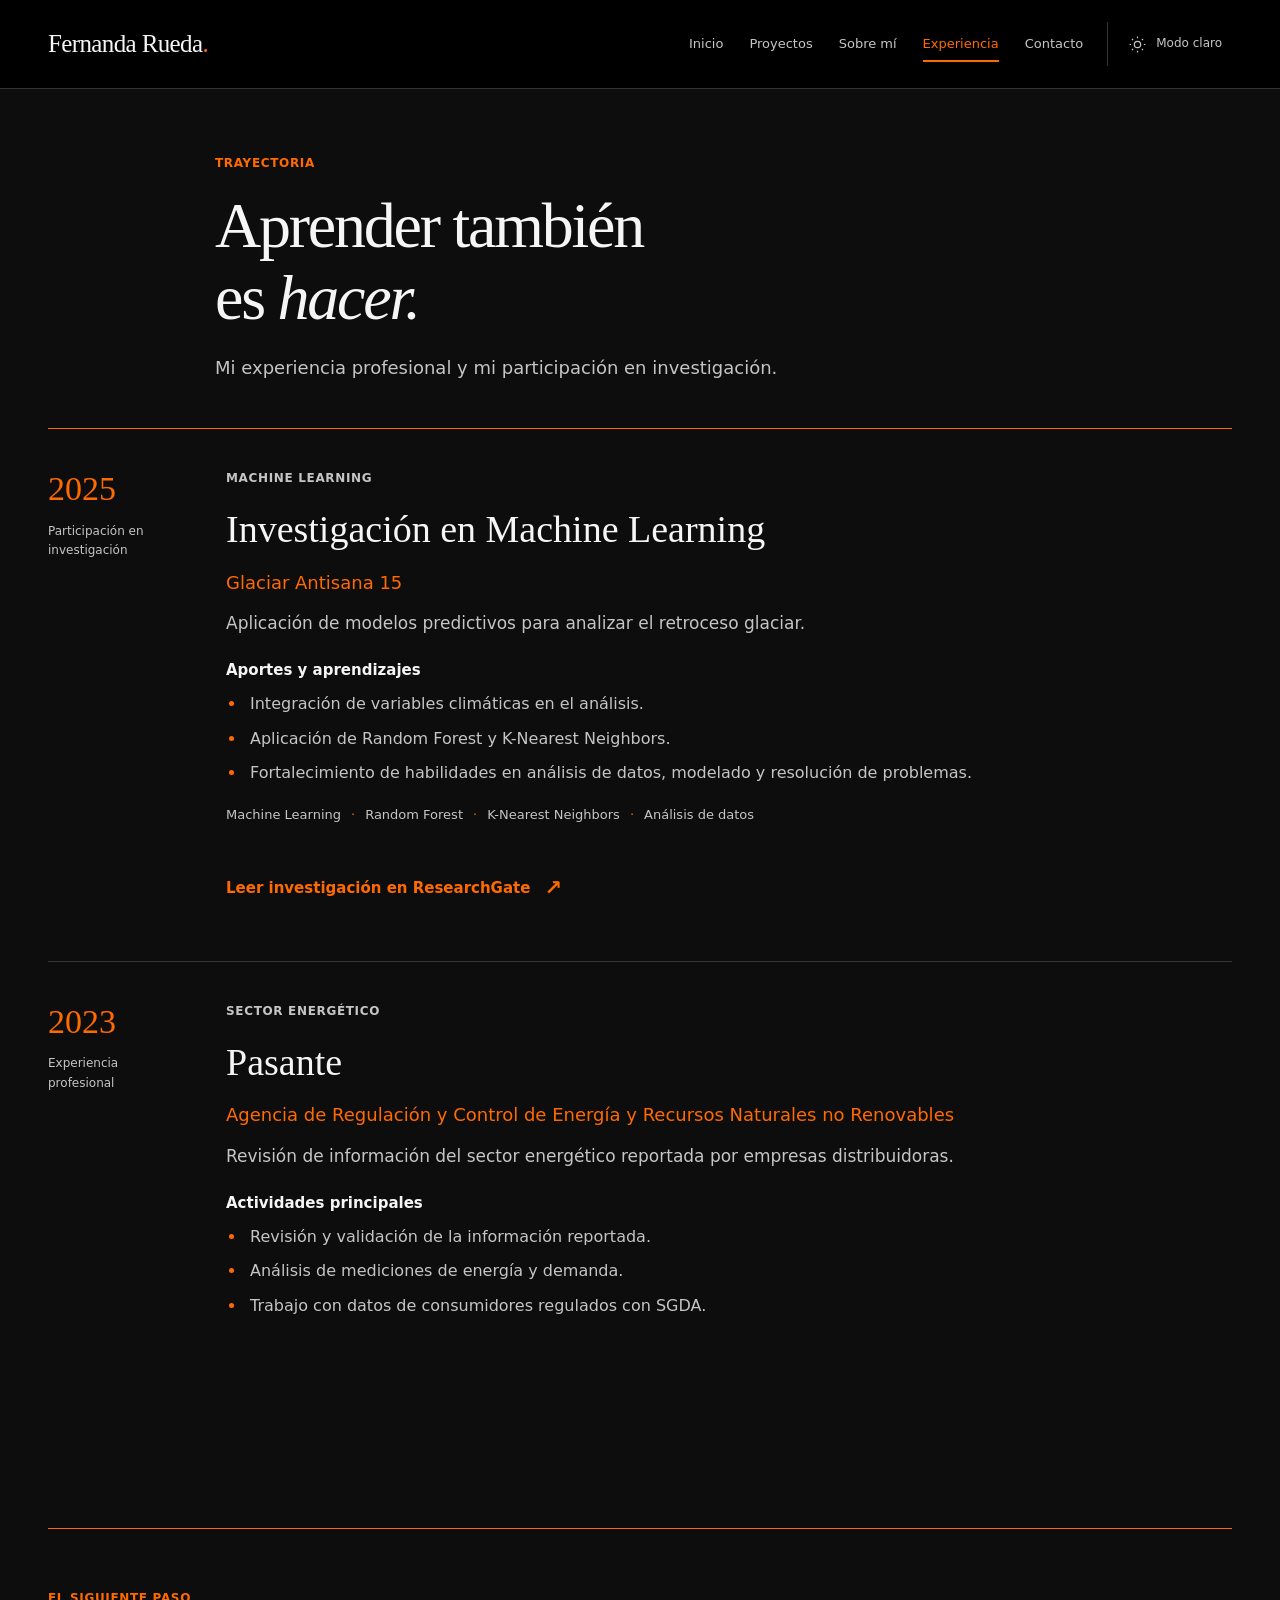
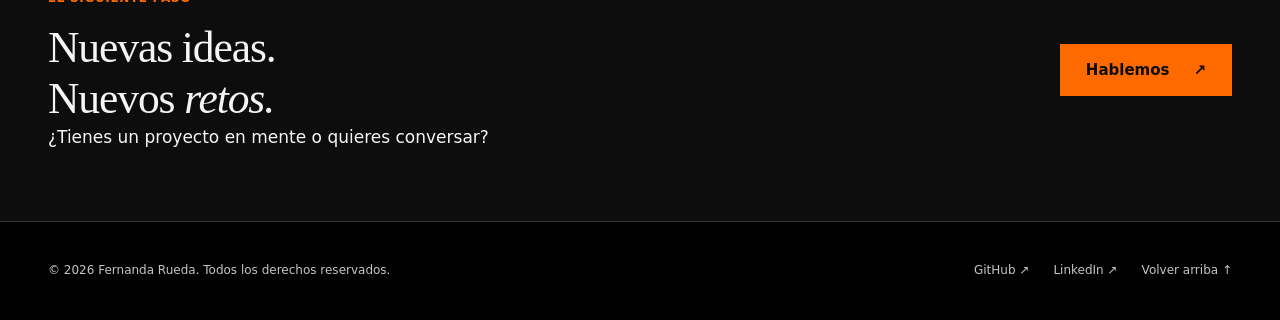
==== 2_experienciaLaboral.html @ 6b714b1c "agregar primera version" ====
<!DOCTYPE html>
<html lang="es" data-theme="dark">
<head>
    <meta charset="UTF-8">
    <meta name="viewport" content="width=device-width, initial-scale=1.0">
    <meta name="description" content="Experiencia profesional y participación en investigación de Fernanda Rueda, estudiante de Ingeniería de Software.">
    <title>Experiencia — Fernanda Rueda</title>
    <link rel="icon" href="favicon.svg" type="image/svg+xml">
    <meta name="theme-color" content="#0d0d0d">
    <script src="tema.js"></script>
    <link rel="stylesheet" href="estilos.css">
    <script src="app.js" defer></script>
</head>
<body id="inicio">
    <a class="skip-link" href="#contenido">Saltar al contenido</a>
  <header class="site-header">
    <div class="container header-inner">
      <a class="brand" href="index.html" aria-label="Fernanda Rueda, inicio">Fernanda Rueda<span class="brand-dot" aria-hidden="true">.</span></a>
      <nav class="primary-navigation" id="primary-navigation" data-navigation aria-label="Navegación principal">
        <a href="index.html">Inicio</a>
        <a href="3_portafolio.html">Proyectos</a>
        <a href="index.html#sobre-mi">Sobre mí</a>
        <a href="2_experienciaLaboral.html" aria-current="page">Experiencia</a>
        <a href="4_contactame.html">Contacto</a>
      </nav>
      <div class="header-actions">
        <button class="theme-toggle" type="button" data-theme-toggle aria-label="Activar modo claro" aria-pressed="true" hidden>
          <svg viewBox="0 0 24 24" fill="none" stroke="currentColor" stroke-width="1.5" aria-hidden="true"><circle cx="12" cy="12" r="4"/><path d="M12 2v2m0 16v2M2 12h2m16 0h2M5 5l1.5 1.5m11 11L19 19M5 19l1.5-1.5m11-11L19 5"/></svg>
          <span data-theme-label>Modo claro</span>
        </button>
        <button class="menu-toggle" type="button" data-menu-toggle aria-expanded="false" aria-controls="primary-navigation" hidden><span>Menú</span><svg viewBox="0 0 24 24" fill="none" stroke="currentColor" stroke-width="1.5" aria-hidden="true"><path d="M4 6h16M4 12h16M4 18h16"/></svg></button>
      </div>
    </div>
  </header>

    <main id="contenido" tabindex="-1">
        <section class="page-intro container" aria-labelledby="experiencia-titulo">
            <p class="eyebrow">TRAYECTORIA</p>
            <h1 class="section-title" id="experiencia-titulo">Aprender también<br>es <em>hacer.</em></h1>
            <p>Mi experiencia profesional y mi participación en investigación.</p>
        </section>

        <section class="section container experience-section" aria-label="Experiencia profesional y de investigación">
            <div class="experience-list">
                <article class="experience-entry" id="investigacion" aria-labelledby="investigacion-titulo">
                    <div class="experience-year"><time datetime="2025">2025</time><span>Participación en investigación</span></div>
                    <div class="experience-content">
                        <p class="eyebrow">MACHINE LEARNING</p>
                        <h2 id="investigacion-titulo">Investigación en Machine Learning</h2>
                        <p class="experience-organization">Glaciar Antisana 15</p>
                        <p class="experience-summary">Aplicación de modelos predictivos para analizar el retroceso glaciar.</p>
                        <h3>Aportes y aprendizajes</h3>
                        <ul class="detail-list">
                            <li>Integración de variables climáticas en el análisis.</li>
                            <li>Aplicación de Random Forest y K-Nearest Neighbors.</li>
                            <li>Fortalecimiento de habilidades en análisis de datos, modelado y resolución de problemas.</li>
                        </ul>
                        <ul class="tech-list" aria-label="Áreas y técnicas de investigación"><li>Machine Learning</li><li>Random Forest</li><li>K-Nearest Neighbors</li><li>Análisis de datos</li></ul>
                        <a class="text-link" href="https://doi.org/10.13140/RG.2.2.10598.74561" target="_blank" rel="noopener noreferrer">Leer investigación en ResearchGate <span aria-hidden="true">↗</span></a>
                    </div>
                </article>

                <article class="experience-entry" id="pasantia" aria-labelledby="pasantia-titulo">
                    <div class="experience-year"><time datetime="2023">2023</time><span>Experiencia profesional</span></div>
                    <div class="experience-content">
                        <p class="eyebrow">SECTOR ENERGÉTICO</p>
                        <h2 id="pasantia-titulo">Pasante</h2>
                        <p class="experience-organization">Agencia de Regulación y Control de Energía y Recursos Naturales no Renovables</p>
                        <p class="experience-summary">Revisión de información del sector energético reportada por empresas distribuidoras.</p>
                        <h3>Actividades principales</h3>
                        <ul class="detail-list">
                            <li>Revisión y validación de la información reportada.</li>
                            <li>Análisis de mediciones de energía y demanda.</li>
                            <li>Trabajo con datos de consumidores regulados con SGDA.</li>
                        </ul>
                    </div>
                </article>
            </div>
        </section>

        <section class="contact-banner container section" aria-labelledby="experiencia-contacto-titulo">
            <div><p class="eyebrow">EL SIGUIENTE PASO</p><h2 class="section-title" id="experiencia-contacto-titulo">Nuevas ideas.<br>Nuevos <em>retos.</em></h2><p>¿Tienes un proyecto en mente o quieres conversar?</p></div>
            <a class="button button-primary" href="4_contactame.html">Hablemos <span aria-hidden="true">↗</span></a>
        </section>
    </main>

  <footer class="site-footer"><div class="container footer-inner"><p>© 2026 Fernanda Rueda. Todos los derechos reservados.</p><div class="footer-links"><a href="https://github.com/fernygeek" target="_blank" rel="noopener noreferrer">GitHub <span aria-hidden="true">↗</span><span class="sr-only"> (abre otra pestaña)</span></a><a href="https://www.linkedin.com/in/ruth-fernanda-rueda" target="_blank" rel="noopener noreferrer">LinkedIn <span aria-hidden="true">↗</span><span class="sr-only"> (abre otra pestaña)</span></a><a href="#inicio">Volver arriba <span aria-hidden="true">↑</span></a></div></div></footer>
</body>
</html>
---- estilos.css ----
/* Shared visual system: the approved black and orange editorial proposal. */
:root {
  color-scheme: dark;
  --bg: #0d0d0d;
  --header: #000;
  --panel: #151515;
  --text: #f5f5f5;
  --muted: #c5c5c5;
  --accent: #ff6a00;
  --accent-hover: #ff8a36;
  --button-text: #0d0d0d;
  --line: #353535;
  --control-border: #858585;
  --focus: #ff8a36;
  --error: #ffaca7;
  --success: #95e1b2;
  --image-bg: #050505;
  --serif: Georgia, 'Times New Roman', serif;
  --sans: 'Segoe UI', system-ui, -apple-system, BlinkMacSystemFont, Arial, sans-serif;
}
:root[data-theme='light'] {
  color-scheme: light;
  --bg: #fafafa;
  --header: #fff;
  --panel: #f0f0f0;
  --text: #191919;
  --muted: #525252;
  --accent: #a83b00;
  --accent-hover: #843000;
  --button-text: #fff;
  --line: #d0d0d0;
  --control-border: #747474;
  --focus: #a83b00;
  --error: #b02020;
  --success: #1c6335;
  --image-bg: #e7e7e7;
}
* { box-sizing: border-box; }
html { scroll-behavior: smooth; scroll-padding-top: 110px; }
body { margin: 0; background: var(--bg); color: var(--text); font: 17px/1.65 var(--sans); min-height: 100vh; display: flex; flex-direction: column; }
main { flex: 1; }
h1, h2, h3, p, figure, ul, ol { margin: 0; }
h1, h2, h3 { line-height: 1.2; }
img { display: block; max-width: 100%; height: auto; }
svg { width: 22px; height: 22px; flex-shrink: 0; }
a { color: inherit; text-decoration: none; text-underline-offset: 5px; }
button, input, textarea { font: inherit; }
button { cursor: pointer; }
button, a { -webkit-tap-highlight-color: transparent; }
button, input, textarea { border-radius: 0; }
[hidden] { display: none !important; }
:where(a, button, input, textarea, summary):focus-visible { outline: 3px solid var(--focus); outline-offset: 5px; }
:where(a, button) { transition: color .18s ease, background-color .18s ease, border-color .18s ease, transform .18s ease; }
::selection { background: var(--accent); color: var(--button-text); }
.container { width: min(1240px, calc(100% - 96px)); margin-inline: auto; }
.section { padding-block: 88px; }
.eyebrow { color: var(--accent); font-size: 12px; font-weight: 700; line-height: 1.5; letter-spacing: .055em; text-transform: uppercase; }
.section-title { font: 400 clamp(30px, 3.3vw, 46px)/1.16 var(--serif); letter-spacing: -.025em; }
.section-heading { display: flex; align-items: flex-end; justify-content: space-between; gap: 28px; margin-bottom: 42px; }
.section-heading .eyebrow { margin-bottom: 12px; }
.text-link { display: inline-flex; align-items: center; gap: 14px; color: var(--accent); font-size: 15px; font-weight: 650; padding-block: 7px; }
.text-link:hover { text-decoration: underline; }
.text-link > span[aria-hidden] { font-size: 21px; }
.button { display: inline-flex; align-items: center; justify-content: center; gap: 24px; min-height: 52px; border: 1px solid transparent; padding: 13px 25px; font-size: 15px; font-weight: 650; text-align: center; line-height: 1.5; }
.button-primary { color: var(--button-text); background: var(--accent); border-color: var(--accent); }
.button-primary:hover { background: var(--accent-hover); border-color: var(--accent-hover); }
.button-secondary { color: var(--accent); border-color: var(--accent); background: transparent; }
.button-secondary:hover { background: var(--panel); }
.button:active { transform: translateY(1px); }
.sr-only { position: absolute; width: 1px; height: 1px; padding: 0; margin: -1px; overflow: hidden; clip-path: inset(50%); white-space: nowrap; border: 0; }
.skip-link { position: fixed; z-index: 30; top: -90px; left: 20px; padding: 14px 22px; background: var(--accent); color: var(--button-text); font-weight: 650; }
.skip-link:focus { top: 14px; }

/* Navigation stays readable without JavaScript; the mobile menu is an enhancement. */
.site-header { position: sticky; top: 0; z-index: 20; background: var(--header); border-bottom: 1px solid var(--line); }
.header-inner { min-height: 88px; display: flex; align-items: center; justify-content: space-between; gap: 24px; }
.brand { flex-shrink: 0; font: 400 25px/1.2 var(--serif); letter-spacing: -.025em; padding-block: 12px; }
.brand-dot { color: var(--accent); }
.primary-navigation { display: flex; align-items: center; gap: 26px; margin-left: auto; }
.primary-navigation a { position: relative; font-size: 13px; padding-block: 14px; white-space: nowrap; color: var(--muted); }
.primary-navigation a:hover, .primary-navigation a[aria-current] { color: var(--accent); }
.primary-navigation a[aria-current]::after { content: ''; position: absolute; height: 2px; background: var(--accent); left: 0; right: 0; bottom: 7px; }
.header-actions { display: flex; align-items: center; flex-shrink: 0; gap: 12px; }
.theme-toggle, .menu-toggle { display: inline-flex; align-items: center; justify-content: center; gap: 9px; min-height: 44px; border: 0; background: transparent; color: var(--muted); font-size: 12px; padding: 8px 10px; }
.theme-toggle { padding-left: 20px; border-left: 1px solid var(--line); }
.theme-toggle svg { width: 19px; height: 19px; }
.theme-toggle:hover, .menu-toggle:hover { color: var(--accent); }
.menu-toggle { display: none; color: var(--text); }
.menu-toggle svg { color: var(--accent); }

/* Spacious asymmetric introduction, faithful to the chosen previous proposal. */
.hero { display: grid; grid-template-columns: 1.5fr 1fr; align-items: center; gap: 70px; padding-block: 88px 94px; }
.hero-copy > .eyebrow { margin-bottom: 26px; }
.hero h1 { font: 400 clamp(76px, 8vw, 112px)/.96 var(--serif); letter-spacing: -.04em; margin-left: -5px; }
.hero-role { color: var(--accent); font-size: clamp(22px, 2vw, 28px); line-height: 1.4; margin-top: 32px; max-width: 36ch; }
.hero-description { color: var(--muted); font-size: 20px; line-height: 1.6; max-width: 40ch; margin-top: 18px; }
.hero-actions { display: flex; flex-wrap: wrap; gap: 16px; margin-top: 34px; }
.hero-portrait { width: min(100%, 310px); justify-self: end; margin-right: 14px; }
.portrait-frame { position: relative; isolation: isolate; }
.portrait-frame::before { content: ''; position: absolute; inset: 14px -14px -14px 14px; background: var(--accent); z-index: -1; }
.portrait-frame img { width: 100%; aspect-ratio: 1095 / 1600; object-fit: cover; }
.hero-portrait figcaption { font: 11px/1.4 Consolas, monospace; text-transform: uppercase; letter-spacing: .07em; margin-top: 27px; color: var(--muted); }

/* Project stories use real, uncropped screenshots and distinct proportions. */
.featured-section { background: var(--panel); padding-top: 56px; }
.featured-section > .container { border-top: 1px solid var(--accent); padding-top: 34px; }
.featured-project { display: grid; align-items: center; gap: 40px; }
.featured-project-primary { grid-template-columns: 1.1fr 1fr; padding-block: 6px 36px; }
.featured-image { display: block; min-width: 0; background: var(--image-bg); border: 1px solid var(--line); }
.featured-image img { width: 100%; object-fit: contain; }
.featured-image:hover { border-color: var(--accent); }
.featured-content { min-width: 0; }
.featured-content h3 { font: 400 clamp(30px, 3vw, 42px)/1.2 var(--serif); margin-block: 12px; }
.featured-content > p:not(.eyebrow) { color: var(--muted); font-size: 16px; max-width: 55ch; }
.tech-list { display: flex; flex-wrap: wrap; list-style: none; gap: 8px 0; padding: 0; color: var(--muted); font-size: 13px; line-height: 1.5; margin-block: 18px; }
.tech-list li + li::before { content: '·'; padding-inline: 10px; color: var(--accent); }
.featured-project-secondary { grid-template-columns: 210px 1fr auto; padding-top: 30px; border-top: 1px solid var(--line); }
.featured-project-secondary h3 { font-size: 34px; margin-block: 7px; }
.featured-project-secondary .tech-list { margin-block: 10px 0; }
.about-section { display: grid; grid-template-columns: 1fr 1.1fr; gap: 80px; padding-block: 100px; scroll-margin-top: 20px; }
.about-heading > .eyebrow { margin-bottom: 18px; }
.about-content > p { color: var(--muted); }
.skills-block { margin-block: 35px 25px; }
.skills-block h3 { font-size: 14px; font-weight: 600; margin-bottom: 16px; }
.skills-list { list-style: none; padding: 0; display: flex; flex-wrap: wrap; gap: 10px; }
.skills-list li { border: 1px solid var(--line); padding: 8px 14px; font-size: 15px; }
.skills-list span { font: 10px/1 Consolas, monospace; color: var(--accent); margin-right: 9px; }
.experience-preview { border-top: 1px solid var(--line); }
.experience-preview-row { display: grid; grid-template-columns: 92px 1fr 24px; gap: 24px; padding-block: 26px; border-top: 1px solid var(--line); }
.experience-preview-row time { color: var(--accent); font: 18px/1.5 Consolas, monospace; }
.experience-preview-row h3 { font-size: 20px; font-weight: 500; margin-bottom: 7px; }
.experience-preview-row p { color: var(--muted); font-size: 14px; max-width: 75ch; }
.experience-preview-row > span { color: var(--accent); font-size: 24px; }
.experience-preview-row:hover h3 { text-decoration: underline; text-underline-offset: 5px; }
.contact-banner { border-top: 1px solid var(--accent); display: flex; justify-content: space-between; align-items: center; gap: 36px; padding-block: 60px 70px; }
.contact-banner .eyebrow { margin-bottom: 15px; }
.contact-banner .section-title { font-size: clamp(28px, 3.4vw, 44px); }
.contact-banner-actions { display: flex; flex-direction: column; align-items: flex-start; gap: 12px; }
.site-footer { border-top: 1px solid var(--line); background: var(--header); color: var(--muted); font-size: 12px; }
.footer-inner, .site-footer > .container { min-height: 98px; display: flex; align-items: center; justify-content: space-between; gap: 28px; padding-block: 24px; }
.footer-links { display: flex; flex-wrap: wrap; gap: 8px 24px; }
.footer-links a { display: inline-block; padding-block: 8px; }
.footer-links a:hover { color: var(--accent); text-decoration: underline; }

/* Interior pages share the same typography, navigation, controls and spacing. */
.page-intro { padding-block: 65px 45px; max-width: 850px; }
.page-intro .eyebrow { margin-bottom: 18px; }
.page-intro h1 { font: 400 clamp(42px, 5vw, 68px)/1.12 var(--serif); letter-spacing: -.035em; }
.page-intro > p:not(.eyebrow) { margin-top: 20px; color: var(--muted); font-size: 18px; max-width: 68ch; }
.section.projects-section, .section.experience-section, .section.contact-section { padding-top: 0; }
.contact-section > .page-intro { max-width: 850px; }
.project-filters { display: flex; flex-wrap: wrap; gap: 10px; margin-bottom: 18px; }
.project-filters button { font-size: 14px; min-height: 44px; padding: 9px 19px; background: transparent; color: var(--muted); border: 1px solid var(--control-border); }
.project-filters button:hover { border-color: var(--accent); color: var(--accent); }
.project-filters button[aria-pressed='true'] { background: var(--accent); color: var(--button-text); border-color: var(--accent); font-weight: 650; }
[data-project-status] { color: var(--muted); font-size: 13px; min-height: 24px; margin-bottom: 30px; }
.project-list { margin-bottom: 72px; }
.project-entry { display: grid; grid-template-columns: .95fr 1.05fr; gap: 48px; align-items: start; padding-block: 40px 48px; border-top: 1px solid var(--line); scroll-margin-top: 108px; }
.project-entry:first-child { border-top-color: var(--accent); }
.project-media { min-width: 0; background: var(--image-bg); border: 1px solid var(--line); }
.project-media a { display: block; }
.project-media img { width: 100%; height: auto; object-fit: contain; }
.project-media:hover { border-color: var(--accent); }
.project-content { min-width: 0; }
.project-number { display: block; color: var(--muted); font: 12px/1.5 Consolas, monospace; margin-bottom: 12px; }
.project-category { font-size: 11px; line-height: 1.5; font-weight: 700; text-transform: uppercase; letter-spacing: .05em; color: var(--accent); margin-bottom: 10px; }
.project-content h2 { font: 400 clamp(25px, 2.8vw, 36px)/1.2 var(--serif); letter-spacing: -.02em; margin-bottom: 16px; overflow-wrap: anywhere; }
.project-summary { color: var(--muted); font-size: 16px; }
.project-details { margin-top: 20px; font-size: 15px; }
.project-details summary { cursor: pointer; width: fit-content; color: var(--accent); padding-block: 8px; font-weight: 600; }
.project-details summary:hover { text-decoration: underline; text-underline-offset: 5px; }
.project-details[open] summary { margin-bottom: 15px; }
.project-details > p { color: var(--muted); }
.project-details img { width: 100%; margin-top: 20px; }
.project-details .text-link { margin-top: 16px; }
.filter-empty { padding: 40px; border: 1px solid var(--line); margin-block: 25px 50px; }
.filter-empty .button { margin-top: 15px; }
.experience-list { list-style: none; padding: 0; margin-bottom: 65px; }
.experience-entry { display: grid; grid-template-columns: 130px 1fr; gap: 48px; border-top: 1px solid var(--line); padding-block: 40px 48px; scroll-margin-top: 108px; }
.experience-entry:first-child { border-top-color: var(--accent); }
.experience-year { color: var(--accent); font: 400 34px/1.2 var(--serif); }
.experience-year > span { display: block; font: 12px/1.6 var(--sans); color: var(--muted); margin-top: 12px; }
.experience-content { max-width: 800px; }
.experience-content h2 { font: 400 clamp(26px, 3vw, 38px)/1.2 var(--serif); margin-bottom: 15px; }
.experience-entity, .experience-organization { color: var(--accent); font-size: 18px; margin-bottom: 12px; }
.experience-type { color: var(--muted); font-size: 13px; margin-bottom: 20px; }
.experience-content > p:not(.experience-entity, .experience-organization, .experience-type) { color: var(--muted); margin-bottom: 20px; }
.experience-content h3 { font-size: 15px; margin-block: 24px 12px; }
.detail-list { padding-left: 20px; color: var(--muted); font-size: 16px; }
.detail-list li { margin-block: 8px; padding-left: 4px; }
.detail-list li::marker { color: var(--accent); }
.experience-content > .text-link { margin-top: 22px; }

/* Contact form: clear scope, field-level help, recoverable clearing. */
.contact-layout { display: grid; grid-template-columns: .75fr 1.25fr; gap: 70px; align-items: start; margin-bottom: 80px; }
.contact-channels { display: grid; }
.contact-channel { display: block; padding-block: 26px; border-top: 1px solid var(--line); }
.contact-channel:first-child { border-color: var(--accent); }
.contact-channel h2 { font: 400 28px/1.2 var(--serif); margin-bottom: 10px; }
.contact-channel p { color: var(--muted); font-size: 15px; }
.contact-channel > span, .contact-channel .text-link { color: var(--accent); font-size: 14px; }
.contact-channel:hover h2 { color: var(--accent); text-decoration: underline; }
.contact-form-panel { background: var(--panel); border: 1px solid var(--line); padding: 36px; }
.contact-form-panel h2 { font: 400 30px/1.2 var(--serif); margin-bottom: 16px; }
.contact-form-panel > p, .form-intro, .form-help { color: var(--muted); font-size: 14px; margin-bottom: 15px; }
.form-grid { display: grid; grid-template-columns: repeat(2, minmax(0, 1fr)); gap: 23px 20px; margin-top: 28px; }
.form-field { min-width: 0; }
.form-field:has(textarea), .form-field.full-width, .form-field-wide, .form-field-full { grid-column: 1 / -1; }
.form-field label { display: block; font-size: 14px; font-weight: 600; margin-bottom: 8px; }
.form-field input, .form-field textarea { background: var(--bg); color: var(--text); border: 1px solid var(--control-border); width: 100%; min-height: 50px; padding: 12px 14px; font-size: 16px; }
.form-field textarea { resize: vertical; min-height: 150px; }
.form-field :is(input, textarea)::placeholder { color: var(--muted); opacity: 1; }
.form-field [aria-invalid='true'] { border-color: var(--error); border-width: 2px; }
.field-help { color: var(--muted); font-size: 12px; margin-top: 7px; }
.field-error { font-size: 13px; color: var(--error); margin-top: 7px; }
.form-actions { display: flex; flex-wrap: wrap; gap: 14px; margin-top: 28px; }
.form-status { margin-top: 20px; font-size: 14px; }
.form-status ul { padding-left: 20px; margin-top: 12px; }
.form-status a { display: inline-block; padding-block: 4px; text-decoration: underline; }
.form-status.error, .form-status[data-state='error'] { color: var(--error); }
.form-status.success, .form-status[data-state='success'] { color: var(--success); }
.reset-confirmation { border-top: 1px solid var(--control-border); margin-top: 20px; padding-top: 20px; font-size: 14px; }
.reset-confirmation .button { min-height: 44px; padding: 10px 16px; font-size: 13px; }
.reset-confirmation p { margin-bottom: 14px; }

@media (max-width: 1120px) {
  .container { width: calc(100% - 64px); }
  .primary-navigation { gap: 18px; }
  .header-inner { gap: 18px; }
  .brand { font-size: 23px; }
  .theme-toggle { padding-left: 14px; }
  .theme-toggle [data-theme-label] { display: none; }
  .hero { gap: 48px; padding-block: 72px 80px; }
  .hero h1 { font-size: 92px; }
  .hero-portrait { width: min(100%, 280px); }
  .about-section { gap: 48px; }
  .contact-layout { gap: 38px; grid-template-columns: .7fr 1.3fr; }
  .project-entry { gap: 32px; }
}
@media (max-width: 880px) {
  .header-inner { min-height: 76px; flex-wrap: wrap; gap: 4px 20px; padding-block: 8px; }
  .header-actions { margin-left: auto; }
  .primary-navigation { order: 3; width: 100%; margin-left: 0; justify-content: space-between; flex-wrap: wrap; gap: 4px 22px; }
  .primary-navigation a { font-size: 14px; }
  .site-header[data-enhanced] .primary-navigation { display: none; }
  .site-header[data-enhanced][data-menu-open='true'] .primary-navigation { display: flex; padding-block: 10px; border-top: 1px solid var(--line); }
  .site-header[data-enhanced] .menu-toggle { display: inline-flex; }
  .theme-toggle { border-left: 0; padding: 10px; }
  .hero { grid-template-columns: 1.2fr 1fr; gap: 35px; }
  .hero h1 { font-size: 78px; }
  .hero-role { font-size: 23px; }
  .hero-description { font-size: 17px; }
  .hero-portrait { margin-right: 12px; }
  .section { padding-block: 64px; }
  .section-heading { align-items: flex-start; }
  .featured-project { gap: 28px; }
  .featured-project-secondary { grid-template-columns: 160px 1fr; }
  .featured-project-secondary > .text-link { grid-column: 2; }
  .about-section { grid-template-columns: 1fr; gap: 28px; }
  .about-heading br { display: none; }
  .about-content { max-width: 75ch; }
  .project-entry { grid-template-columns: 1fr; gap: 28px; }
  .project-media { width: 100%; max-width: 720px; }
  .experience-entry { grid-template-columns: 95px 1fr; gap: 28px; }
  .contact-layout { grid-template-columns: 1fr; gap: 34px; }
  .contact-channels { grid-template-columns: repeat(3, minmax(0, 1fr)); gap: 22px; }
  .contact-channel h2 { font-size: 24px; }
  .footer-inner, .site-footer > .container { flex-direction: column; align-items: flex-start; gap: 12px; }
}
@media (max-width: 600px) {
  html { scroll-padding-top: 95px; }
  .container { width: calc(100% - 40px); }
  .header-inner { min-height: 72px; gap: 2px 8px; }
  .brand { font-size: 22px; }
  .header-actions { gap: 2px; }
  .theme-toggle { min-width: 40px; padding: 8px; }
  .menu-toggle { font-size: 12px; gap: 6px; padding-inline: 8px 0; }
  .menu-toggle svg { width: 19px; }
  .primary-navigation { justify-content: flex-start; gap: 3px 24px; }
  .primary-navigation a { min-height: 44px; font-size: 14px; }
  .hero { grid-template-columns: 1fr; gap: 45px; padding-block: 48px 55px; }
  .hero-copy > .eyebrow { font-size: 10px; margin-bottom: 24px; }
  .hero h1 { font-size: clamp(64px, 17vw, 88px); margin-left: -3px; }
  .hero-role { font-size: 23px; margin-top: 24px; max-width: 25ch; }
  .hero-description { font-size: 16px; margin-top: 16px; max-width: 37ch; }
  .hero-actions { margin-top: 26px; gap: 12px; }
  .button { min-height: 49px; padding: 12px 20px; font-size: 14px; gap: 18px; }
  .hero-portrait { width: 210px; justify-self: center; margin-right: 12px; }
  .hero-portrait figcaption { font-size: 10px; margin-top: 23px; }
  .portrait-frame::before { inset: 10px -10px -10px 10px; }
  .section { padding-block: 52px; }
  .section-heading { flex-direction: column; gap: 16px; margin-bottom: 28px; }
  .section-title { font-size: 34px; }
  .eyebrow { font-size: 10px; }
  .featured-section { padding-top: 20px; }
  .featured-section > .container { padding-top: 30px; }
  .featured-project-primary { grid-template-columns: 1fr; gap: 22px; padding-bottom: 28px; }
  .featured-content h3 { font-size: 34px; }
  .featured-content > p:not(.eyebrow) { font-size: 15px; }
  .featured-project-secondary { grid-template-columns: 110px 1fr; gap: 18px; align-items: start; }
  .featured-project-secondary h3 { font-size: 28px; }
  .featured-project-secondary .eyebrow { font-size: 9px; }
  .featured-project-secondary .tech-list { font-size: 12px; }
  .featured-project-secondary > .text-link { grid-column: 1 / -1; }
  .about-section { gap: 24px; }
  .about-content > p { font-size: 16px; }
  .skills-list { gap: 8px; }
  .skills-list li { font-size: 14px; padding: 8px 12px; }
  .experience-preview-row { grid-template-columns: 55px 1fr 16px; gap: 14px; padding-block: 22px; }
  .experience-preview-row time { font-size: 16px; }
  .experience-preview-row h3 { font-size: 18px; }
  .experience-preview-row p { font-size: 13px; }
  .contact-banner { flex-direction: column; align-items: flex-start; gap: 28px; padding-block: 45px 50px; }
  .contact-banner .section-title { font-size: 31px; }
  .contact-banner-actions { flex-direction: row; align-items: center; gap: 25px; }
  .site-footer { font-size: 11px; }
  .footer-links { gap: 6px 20px; }
  .page-intro { padding-block: 45px 32px; }
  .page-intro h1 { font-size: 44px; }
  .page-intro > p:not(.eyebrow) { font-size: 16px; }
  .project-filters { gap: 8px; }
  .project-filters button { padding: 8px 13px; font-size: 13px; }
  .project-entry { gap: 24px; padding-block: 30px 36px; scroll-margin-top: 96px; }
  .project-content h2 { font-size: 29px; }
  .project-summary { font-size: 15px; }
  .project-details { font-size: 14px; }
  .experience-entry { grid-template-columns: 1fr; gap: 20px; padding-block: 30px; }
  .experience-year { font-size: 29px; }
  .experience-content h2 { font-size: 29px; }
  .experience-entity, .experience-organization { font-size: 17px; }
  .contact-channels { grid-template-columns: 1fr; gap: 0; }
  .contact-channel { padding-block: 23px; }
  .contact-form-panel { padding: 25px 20px; }
  .contact-form-panel h2 { font-size: 28px; }
  .form-grid { grid-template-columns: 1fr; gap: 22px; }
  .form-field { grid-column: 1; }
}
@media (max-width: 359px) {
  .container { width: calc(100% - 32px); }
  .brand { font-size: 19px; }
  .header-inner { gap: 2px; }
  .theme-toggle { min-width: 34px; padding: 6px; }
  .hero-actions .button { padding-inline: 16px; gap: 12px; }
  .featured-project-secondary { grid-template-columns: 1fr; }
  .featured-project-secondary .featured-image { max-width: 220px; }
  .featured-project-secondary > .text-link { grid-column: auto; }
  .contact-banner-actions { flex-wrap: wrap; }
}
@media (prefers-reduced-motion: reduce) {
  html { scroll-behavior: auto; }
  *, *::before, *::after { animation: none !important; transition: none !important; }
}
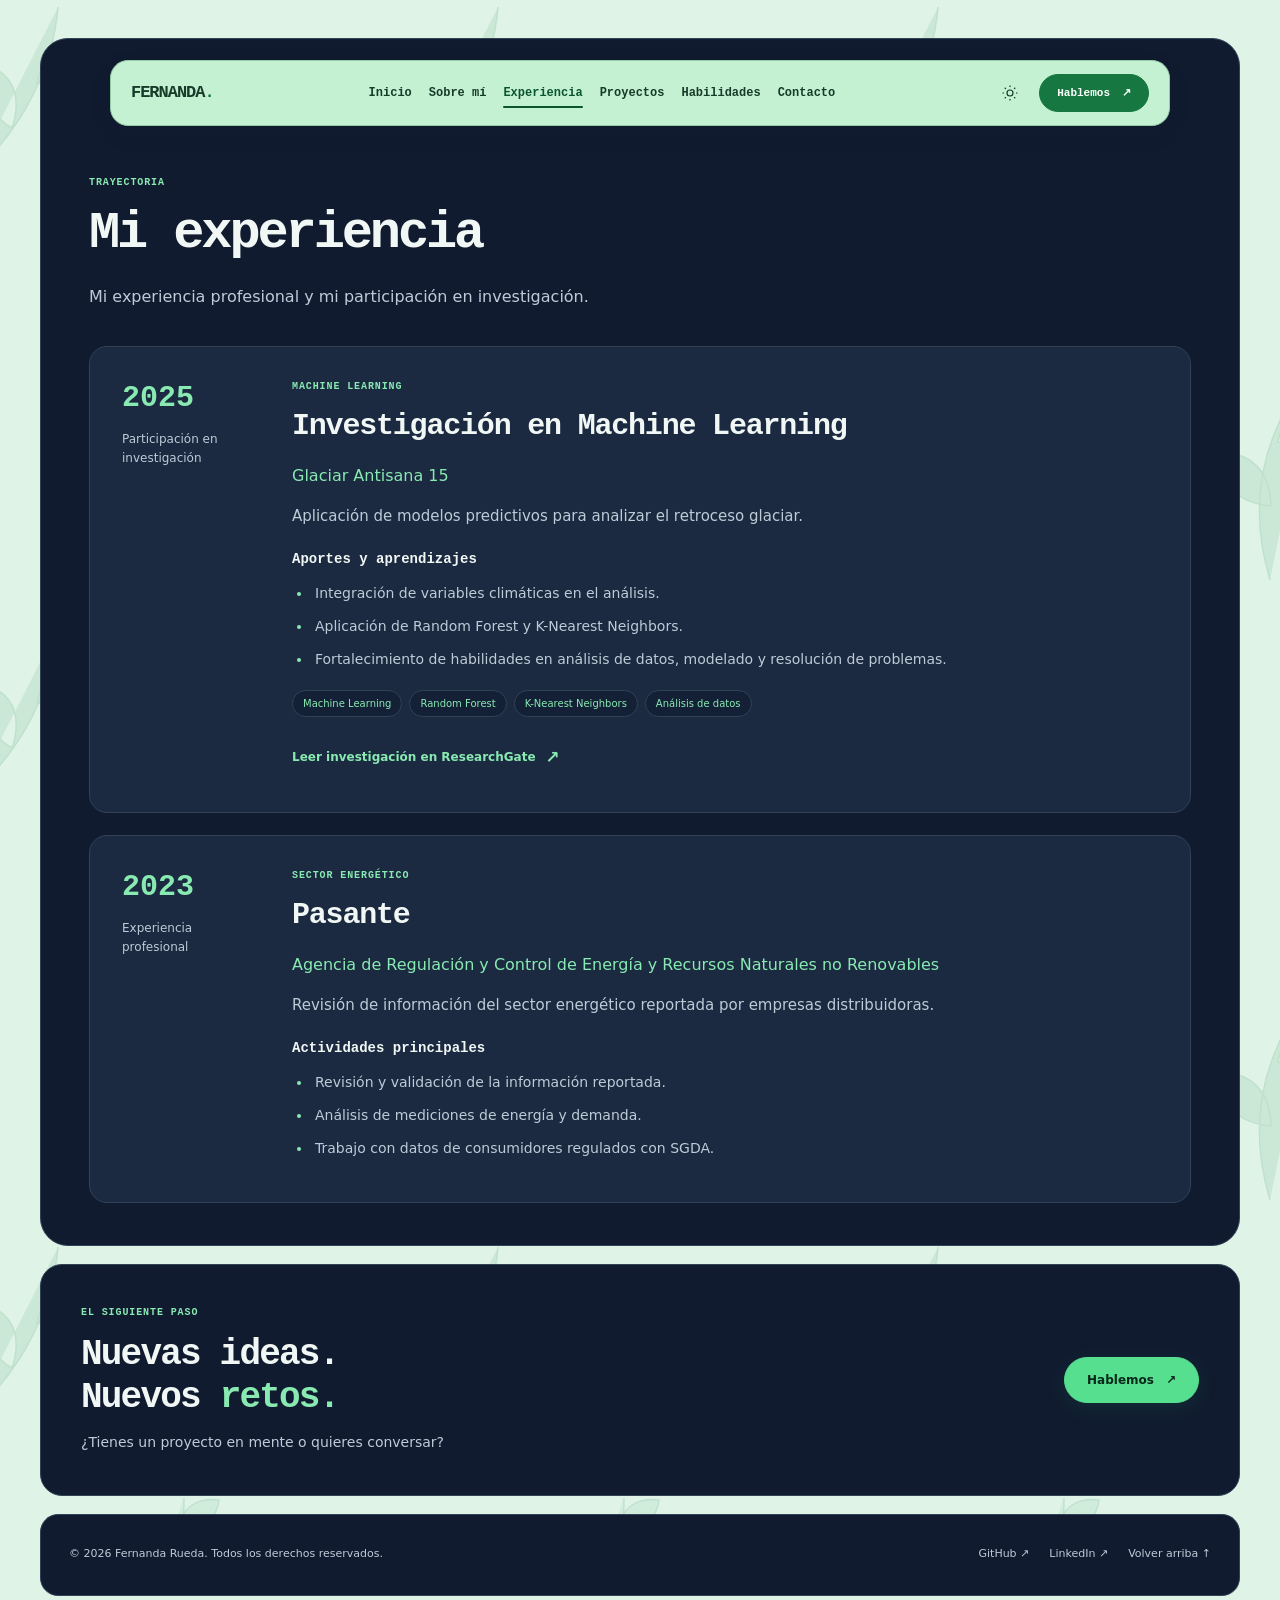
==== commit 519e1436: "Actualizar diseno portafolio" ====
--- a/2_experienciaLaboral.html
+++ b/2_experienciaLaboral.html
@@ -6,7 +6,7 @@
     <meta name="description" content="Experiencia profesional y participación en investigación de Fernanda Rueda, estudiante de Ingeniería de Software.">
     <title>Experiencia — Fernanda Rueda</title>
     <link rel="icon" href="favicon.svg" type="image/svg+xml">
-    <meta name="theme-color" content="#0d0d0d">
+    <meta name="theme-color" content="#dff3e7">
     <script src="tema.js"></script>
     <link rel="stylesheet" href="estilos.css">
     <script src="app.js" defer></script>
@@ -14,33 +14,33 @@
 <body id="inicio">
     <a class="skip-link" href="#contenido">Saltar al contenido</a>
   <header class="site-header">
-    <div class="container header-inner">
-      <a class="brand" href="index.html" aria-label="Fernanda Rueda, inicio">Fernanda Rueda<span class="brand-dot" aria-hidden="true">.</span></a>
+    <div class="header-inner">
+      <a class="brand" href="index.html" aria-label="Fernanda Rueda, inicio">FERNANDA<span class="brand-dot">.</span></a>
       <nav class="primary-navigation" id="primary-navigation" data-navigation aria-label="Navegación principal">
         <a href="index.html">Inicio</a>
-        <a href="3_portafolio.html">Proyectos</a>
         <a href="index.html#sobre-mi">Sobre mí</a>
         <a href="2_experienciaLaboral.html" aria-current="page">Experiencia</a>
+        <a href="3_portafolio.html">Proyectos</a>
+        <a href="index.html#habilidades">Habilidades</a>
         <a href="4_contactame.html">Contacto</a>
       </nav>
       <div class="header-actions">
-        <button class="theme-toggle" type="button" data-theme-toggle aria-label="Activar modo claro" aria-pressed="true" hidden>
-          <svg viewBox="0 0 24 24" fill="none" stroke="currentColor" stroke-width="1.5" aria-hidden="true"><circle cx="12" cy="12" r="4"/><path d="M12 2v2m0 16v2M2 12h2m16 0h2M5 5l1.5 1.5m11 11L19 19M5 19l1.5-1.5m11-11L19 5"/></svg>
-          <span data-theme-label>Modo claro</span>
-        </button>
-        <button class="menu-toggle" type="button" data-menu-toggle aria-expanded="false" aria-controls="primary-navigation" hidden><span>Menú</span><svg viewBox="0 0 24 24" fill="none" stroke="currentColor" stroke-width="1.5" aria-hidden="true"><path d="M4 6h16M4 12h16M4 18h16"/></svg></button>
+        <button class="theme-toggle" type="button" data-theme-toggle aria-label="Activar modo claro" aria-pressed="true" hidden><svg viewBox="0 0 24 24" fill="none" stroke="currentColor" stroke-width="1.6" aria-hidden="true"><circle cx="12" cy="12" r="4"/><path d="M12 2v2m0 16v2M2 12h2m16 0h2M5 5l1.5 1.5m11 11L19 19M5 19l1.5-1.5m11-11L19 5"/></svg><span class="sr-only" data-theme-label>Modo claro</span></button>
+        <a class="button nav-contact" href="4_contactame.html">Hablemos <span aria-hidden="true">↗</span></a>
+        <button class="menu-toggle" type="button" data-menu-toggle aria-expanded="false" aria-controls="primary-navigation" hidden><span>Menú</span><svg viewBox="0 0 24 24" fill="none" stroke="currentColor" stroke-width="1.6" aria-hidden="true"><path d="M4 6h16M4 12h16M4 18h16"/></svg></button>
       </div>
     </div>
   </header>
 
-    <main id="contenido" tabindex="-1">
-        <section class="page-intro container" aria-labelledby="experiencia-titulo">
+    <main id="contenido" class="interior-main container" tabindex="-1">
+        <div class="interior-surface">
+        <section class="page-intro" aria-labelledby="experiencia-titulo">
             <p class="eyebrow">TRAYECTORIA</p>
-            <h1 class="section-title" id="experiencia-titulo">Aprender también<br>es <em>hacer.</em></h1>
+            <h1 class="section-title" id="experiencia-titulo">Mi experiencia</h1>
             <p>Mi experiencia profesional y mi participación en investigación.</p>
         </section>
 
-        <section class="section container experience-section" aria-label="Experiencia profesional y de investigación">
+        <section class="section experience-section" aria-label="Experiencia profesional y de investigación">
             <div class="experience-list">
                 <article class="experience-entry" id="investigacion" aria-labelledby="investigacion-titulo">
                     <div class="experience-year"><time datetime="2025">2025</time><span>Participación en investigación</span></div>
@@ -78,12 +78,14 @@
             </div>
         </section>
 
-        <section class="contact-banner container section" aria-labelledby="experiencia-contacto-titulo">
+        </div>
+
+        <section class="contact-banner section" aria-labelledby="experiencia-contacto-titulo">
             <div><p class="eyebrow">EL SIGUIENTE PASO</p><h2 class="section-title" id="experiencia-contacto-titulo">Nuevas ideas.<br>Nuevos <em>retos.</em></h2><p>¿Tienes un proyecto en mente o quieres conversar?</p></div>
             <a class="button button-primary" href="4_contactame.html">Hablemos <span aria-hidden="true">↗</span></a>
         </section>
     </main>
 
-  <footer class="site-footer"><div class="container footer-inner"><p>© 2026 Fernanda Rueda. Todos los derechos reservados.</p><div class="footer-links"><a href="https://github.com/fernygeek" target="_blank" rel="noopener noreferrer">GitHub <span aria-hidden="true">↗</span><span class="sr-only"> (abre otra pestaña)</span></a><a href="https://www.linkedin.com/in/ruth-fernanda-rueda" target="_blank" rel="noopener noreferrer">LinkedIn <span aria-hidden="true">↗</span><span class="sr-only"> (abre otra pestaña)</span></a><a href="#inicio">Volver arriba <span aria-hidden="true">↑</span></a></div></div></footer>
+  <footer class="site-footer container"><div class="footer-inner"><p>© 2026 Fernanda Rueda. Todos los derechos reservados.</p><div class="footer-links"><a href="https://github.com/fernygeek" target="_blank" rel="noopener noreferrer">GitHub <span aria-hidden="true">↗</span><span class="sr-only"> (abre otra pestaña)</span></a><a href="https://www.linkedin.com/in/ruth-fernanda-rueda" target="_blank" rel="noopener noreferrer">LinkedIn <span aria-hidden="true">↗</span><span class="sr-only"> (abre otra pestaña)</span></a><a href="#inicio">Volver arriba <span aria-hidden="true">↑</span></a></div></div></footer>
 </body>
 </html>
--- a/estilos.css
+++ b/estilos.css
@@ -1,350 +1,425 @@
-/* Shared visual system: the approved black and orange editorial proposal. */
+/* Mint, emerald and midnight panels inspired by the user's layout reference. */
 :root {
   color-scheme: dark;
-  --bg: #0d0d0d;
-  --header: #000;
-  --panel: #151515;
-  --text: #f5f5f5;
-  --muted: #c5c5c5;
-  --accent: #ff6a00;
-  --accent-hover: #ff8a36;
-  --button-text: #0d0d0d;
-  --line: #353535;
-  --control-border: #858585;
-  --focus: #ff8a36;
-  --error: #ffaca7;
-  --success: #95e1b2;
-  --image-bg: #050505;
-  --serif: Georgia, 'Times New Roman', serif;
+  --page-bg: #dff3e7;
+  --bg: #10182b;
+  --panel: #111b30;
+  --card: #1b2941;
+  --card-deep: #142036;
+  --text: #f0f7f4;
+  --muted: #becbd7;
+  --accent: #88eab1;
+  --accent-hover: #a7f3c6;
+  --button: #55df8e;
+  --button-text: #09271b;
+  --line: #314258;
+  --control-border: #718b85;
+  --focus: #a6f4c5;
+  --error: #ffb4ae;
+  --success: #9df0b9;
+  --image-bg: #0a1222;
+  --nav-bg: #c5f1d3;
+  --nav-text: #163c29;
+  --nav-active: #0b5430;
+  --display: Consolas, 'SFMono-Regular', 'Liberation Mono', monospace;
   --sans: 'Segoe UI', system-ui, -apple-system, BlinkMacSystemFont, Arial, sans-serif;
+  --serif: var(--display);
 }
 :root[data-theme='light'] {
   color-scheme: light;
-  --bg: #fafafa;
-  --header: #fff;
-  --panel: #f0f0f0;
-  --text: #191919;
-  --muted: #525252;
-  --accent: #a83b00;
-  --accent-hover: #843000;
+  --page-bg: #e5f5e9;
+  --bg: #f5fbf7;
+  --panel: #f5fbf7;
+  --card: #e4f1e9;
+  --card-deep: #eaf6ee;
+  --text: #142f25;
+  --muted: #405e51;
+  --accent: #145c39;
+  --accent-hover: #0d492b;
+  --button: #177443;
   --button-text: #fff;
-  --line: #d0d0d0;
-  --control-border: #747474;
-  --focus: #a83b00;
-  --error: #b02020;
-  --success: #1c6335;
-  --image-bg: #e7e7e7;
+  --line: #b4cebd;
+  --control-border: #638672;
+  --focus: #145c39;
+  --error: #a62027;
+  --success: #17623b;
+  --image-bg: #d8e8df;
+  --nav-bg: #bcecc9;
+  --nav-text: #163c29;
+  --nav-active: #0b5430;
 }
 * { box-sizing: border-box; }
-html { scroll-behavior: smooth; scroll-padding-top: 110px; }
-body { margin: 0; background: var(--bg); color: var(--text); font: 17px/1.65 var(--sans); min-height: 100vh; display: flex; flex-direction: column; }
-main { flex: 1; }
-h1, h2, h3, p, figure, ul, ol { margin: 0; }
-h1, h2, h3 { line-height: 1.2; }
+html { scroll-behavior: smooth; scroll-padding-top: 115px; }
+body { margin: 0; padding: 36px 0 24px; color: var(--text); font: 15px/1.7 var(--sans); background: var(--page-bg) url('img/botanica.svg') repeat; background-size: 440px 620px; }
+h1, h2, h3, h4, p, figure, ul, ol { margin: 0; }
+h1, h2, h3, h4 { line-height: 1.3; }
 img { display: block; max-width: 100%; height: auto; }
 svg { width: 22px; height: 22px; flex-shrink: 0; }
-a { color: inherit; text-decoration: none; text-underline-offset: 5px; }
+a { color: inherit; text-decoration: none; text-underline-offset: 4px; }
 button, input, textarea { font: inherit; }
 button { cursor: pointer; }
-button, a { -webkit-tap-highlight-color: transparent; }
-button, input, textarea { border-radius: 0; }
 [hidden] { display: none !important; }
-:where(a, button, input, textarea, summary):focus-visible { outline: 3px solid var(--focus); outline-offset: 5px; }
-:where(a, button) { transition: color .18s ease, background-color .18s ease, border-color .18s ease, transform .18s ease; }
-::selection { background: var(--accent); color: var(--button-text); }
-.container { width: min(1240px, calc(100% - 96px)); margin-inline: auto; }
-.section { padding-block: 88px; }
-.eyebrow { color: var(--accent); font-size: 12px; font-weight: 700; line-height: 1.5; letter-spacing: .055em; text-transform: uppercase; }
-.section-title { font: 400 clamp(30px, 3.3vw, 46px)/1.16 var(--serif); letter-spacing: -.025em; }
-.section-heading { display: flex; align-items: flex-end; justify-content: space-between; gap: 28px; margin-bottom: 42px; }
-.section-heading .eyebrow { margin-bottom: 12px; }
-.text-link { display: inline-flex; align-items: center; gap: 14px; color: var(--accent); font-size: 15px; font-weight: 650; padding-block: 7px; }
+:where(a, button, input, textarea, summary):focus-visible { outline: 3px solid var(--focus); outline-offset: 4px; }
+:where(a, button) { transition: color .18s, background-color .18s, border-color .18s, transform .18s; -webkit-tap-highlight-color: transparent; }
+::selection { background: var(--button); color: var(--button-text); }
+.container { width: min(1280px, calc(100% - 80px)); margin-inline: auto; }
+main { margin-top: 24px; }
+body:has(.site-header[data-enhanced]) main { margin-top: -88px; }
+.eyebrow { font: 700 10px/1.6 var(--display); letter-spacing: .09em; text-transform: uppercase; color: var(--accent); }
+.section-title { font: 700 clamp(30px, 4vw, 48px)/1.2 var(--display); letter-spacing: -.05em; }
+.section-title em { color: var(--accent); font-style: normal; }
+.text-link { display: inline-flex; align-items: center; gap: 10px; color: var(--accent); font-size: 12px; font-weight: 650; padding-block: 8px; }
 .text-link:hover { text-decoration: underline; }
-.text-link > span[aria-hidden] { font-size: 21px; }
-.button { display: inline-flex; align-items: center; justify-content: center; gap: 24px; min-height: 52px; border: 1px solid transparent; padding: 13px 25px; font-size: 15px; font-weight: 650; text-align: center; line-height: 1.5; }
-.button-primary { color: var(--button-text); background: var(--accent); border-color: var(--accent); }
-.button-primary:hover { background: var(--accent-hover); border-color: var(--accent-hover); }
-.button-secondary { color: var(--accent); border-color: var(--accent); background: transparent; }
-.button-secondary:hover { background: var(--panel); }
-.button:active { transform: translateY(1px); }
-.sr-only { position: absolute; width: 1px; height: 1px; padding: 0; margin: -1px; overflow: hidden; clip-path: inset(50%); white-space: nowrap; border: 0; }
-.skip-link { position: fixed; z-index: 30; top: -90px; left: 20px; padding: 14px 22px; background: var(--accent); color: var(--button-text); font-weight: 650; }
-.skip-link:focus { top: 14px; }
-
-/* Navigation stays readable without JavaScript; the mobile menu is an enhancement. */
-.site-header { position: sticky; top: 0; z-index: 20; background: var(--header); border-bottom: 1px solid var(--line); }
-.header-inner { min-height: 88px; display: flex; align-items: center; justify-content: space-between; gap: 24px; }
-.brand { flex-shrink: 0; font: 400 25px/1.2 var(--serif); letter-spacing: -.025em; padding-block: 12px; }
-.brand-dot { color: var(--accent); }
-.primary-navigation { display: flex; align-items: center; gap: 26px; margin-left: auto; }
-.primary-navigation a { position: relative; font-size: 13px; padding-block: 14px; white-space: nowrap; color: var(--muted); }
-.primary-navigation a:hover, .primary-navigation a[aria-current] { color: var(--accent); }
-.primary-navigation a[aria-current]::after { content: ''; position: absolute; height: 2px; background: var(--accent); left: 0; right: 0; bottom: 7px; }
-.header-actions { display: flex; align-items: center; flex-shrink: 0; gap: 12px; }
-.theme-toggle, .menu-toggle { display: inline-flex; align-items: center; justify-content: center; gap: 9px; min-height: 44px; border: 0; background: transparent; color: var(--muted); font-size: 12px; padding: 8px 10px; }
-.theme-toggle { padding-left: 20px; border-left: 1px solid var(--line); }
-.theme-toggle svg { width: 19px; height: 19px; }
-.theme-toggle:hover, .menu-toggle:hover { color: var(--accent); }
-.menu-toggle { display: none; color: var(--text); }
-.menu-toggle svg { color: var(--accent); }
-
-/* Spacious asymmetric introduction, faithful to the chosen previous proposal. */
-.hero { display: grid; grid-template-columns: 1.5fr 1fr; align-items: center; gap: 70px; padding-block: 88px 94px; }
-.hero-copy > .eyebrow { margin-bottom: 26px; }
-.hero h1 { font: 400 clamp(76px, 8vw, 112px)/.96 var(--serif); letter-spacing: -.04em; margin-left: -5px; }
-.hero-role { color: var(--accent); font-size: clamp(22px, 2vw, 28px); line-height: 1.4; margin-top: 32px; max-width: 36ch; }
-.hero-description { color: var(--muted); font-size: 20px; line-height: 1.6; max-width: 40ch; margin-top: 18px; }
-.hero-actions { display: flex; flex-wrap: wrap; gap: 16px; margin-top: 34px; }
-.hero-portrait { width: min(100%, 310px); justify-self: end; margin-right: 14px; }
-.portrait-frame { position: relative; isolation: isolate; }
-.portrait-frame::before { content: ''; position: absolute; inset: 14px -14px -14px 14px; background: var(--accent); z-index: -1; }
-.portrait-frame img { width: 100%; aspect-ratio: 1095 / 1600; object-fit: cover; }
-.hero-portrait figcaption { font: 11px/1.4 Consolas, monospace; text-transform: uppercase; letter-spacing: .07em; margin-top: 27px; color: var(--muted); }
-
-/* Project stories use real, uncropped screenshots and distinct proportions. */
-.featured-section { background: var(--panel); padding-top: 56px; }
-.featured-section > .container { border-top: 1px solid var(--accent); padding-top: 34px; }
-.featured-project { display: grid; align-items: center; gap: 40px; }
-.featured-project-primary { grid-template-columns: 1.1fr 1fr; padding-block: 6px 36px; }
-.featured-image { display: block; min-width: 0; background: var(--image-bg); border: 1px solid var(--line); }
-.featured-image img { width: 100%; object-fit: contain; }
-.featured-image:hover { border-color: var(--accent); }
-.featured-content { min-width: 0; }
-.featured-content h3 { font: 400 clamp(30px, 3vw, 42px)/1.2 var(--serif); margin-block: 12px; }
-.featured-content > p:not(.eyebrow) { color: var(--muted); font-size: 16px; max-width: 55ch; }
-.tech-list { display: flex; flex-wrap: wrap; list-style: none; gap: 8px 0; padding: 0; color: var(--muted); font-size: 13px; line-height: 1.5; margin-block: 18px; }
-.tech-list li + li::before { content: '·'; padding-inline: 10px; color: var(--accent); }
-.featured-project-secondary { grid-template-columns: 210px 1fr auto; padding-top: 30px; border-top: 1px solid var(--line); }
-.featured-project-secondary h3 { font-size: 34px; margin-block: 7px; }
-.featured-project-secondary .tech-list { margin-block: 10px 0; }
-.about-section { display: grid; grid-template-columns: 1fr 1.1fr; gap: 80px; padding-block: 100px; scroll-margin-top: 20px; }
-.about-heading > .eyebrow { margin-bottom: 18px; }
-.about-content > p { color: var(--muted); }
-.skills-block { margin-block: 35px 25px; }
-.skills-block h3 { font-size: 14px; font-weight: 600; margin-bottom: 16px; }
-.skills-list { list-style: none; padding: 0; display: flex; flex-wrap: wrap; gap: 10px; }
-.skills-list li { border: 1px solid var(--line); padding: 8px 14px; font-size: 15px; }
-.skills-list span { font: 10px/1 Consolas, monospace; color: var(--accent); margin-right: 9px; }
-.experience-preview { border-top: 1px solid var(--line); }
-.experience-preview-row { display: grid; grid-template-columns: 92px 1fr 24px; gap: 24px; padding-block: 26px; border-top: 1px solid var(--line); }
-.experience-preview-row time { color: var(--accent); font: 18px/1.5 Consolas, monospace; }
-.experience-preview-row h3 { font-size: 20px; font-weight: 500; margin-bottom: 7px; }
-.experience-preview-row p { color: var(--muted); font-size: 14px; max-width: 75ch; }
-.experience-preview-row > span { color: var(--accent); font-size: 24px; }
-.experience-preview-row:hover h3 { text-decoration: underline; text-underline-offset: 5px; }
-.contact-banner { border-top: 1px solid var(--accent); display: flex; justify-content: space-between; align-items: center; gap: 36px; padding-block: 60px 70px; }
-.contact-banner .eyebrow { margin-bottom: 15px; }
-.contact-banner .section-title { font-size: clamp(28px, 3.4vw, 44px); }
-.contact-banner-actions { display: flex; flex-direction: column; align-items: flex-start; gap: 12px; }
-.site-footer { border-top: 1px solid var(--line); background: var(--header); color: var(--muted); font-size: 12px; }
-.footer-inner, .site-footer > .container { min-height: 98px; display: flex; align-items: center; justify-content: space-between; gap: 28px; padding-block: 24px; }
-.footer-links { display: flex; flex-wrap: wrap; gap: 8px 24px; }
+.text-link > span[aria-hidden] { font-size: 17px; }
+.button { display: inline-flex; align-items: center; justify-content: center; gap: 12px; min-height: 46px; padding: 11px 22px; border: 1px solid transparent; border-radius: 28px; font-size: 12px; font-weight: 700; line-height: 1.5; text-align: center; }
+.button-primary { background: var(--button); border-color: var(--button); color: var(--button-text); box-shadow: 0 5px 20px #10b85a1c; }
+.button-primary:hover { background: var(--accent-hover); color: var(--button-text); transform: translateY(-2px); }
+:root[data-theme='light'] .button-primary:hover { color: #fff; }
+.button-secondary { background: transparent; border-color: var(--control-border); color: var(--accent); }
+.button-secondary:hover { border-color: var(--accent); background: var(--card); }
+.sr-only { position: absolute; width: 1px; height: 1px; margin: -1px; padding: 0; overflow: hidden; clip-path: inset(50%); white-space: nowrap; border: 0; }
+.skip-link { position: fixed; top: -90px; left: 20px; z-index: 40; background: #c5f1d3; color: #163c29; padding: 12px 20px; font-weight: 700; border-radius: 12px; }
+.skip-link:focus { top: 10px; }
+
+/* A floating mint navigation bar sits inside the first midnight panel. */
+.site-header { position: sticky; top: 20px; z-index: 20; width: min(1060px, calc(100% - 160px)); margin: 24px auto 0; border: 1px solid #93cca5; border-radius: 18px; background: var(--nav-bg); color: var(--nav-text); box-shadow: 0 8px 25px #061b1812; }
+.header-inner { min-height: 64px; padding: 8px 20px; display: flex; align-items: center; gap: 22px; }
+.brand { font: 800 17px/1.2 var(--display); flex-shrink: 0; letter-spacing: -.06em; padding-block: 10px; }
+.brand-dot { color: #13723e; }
+.primary-navigation { margin-left: auto; display: flex; align-items: center; gap: 17px; }
+.primary-navigation a { position: relative; color: var(--nav-text); font: 700 12px/1.5 var(--display); padding-block: 14px; white-space: nowrap; }
+.primary-navigation a:hover, .primary-navigation a[aria-current] { color: var(--nav-active); }
+.primary-navigation a[aria-current]::after { content: ''; position: absolute; height: 2px; background: var(--nav-active); left: 0; right: 0; bottom: 8px; border-radius: 2px; }
+.header-actions { display: flex; align-items: center; gap: 9px; margin-left: auto; flex-shrink: 0; }
+.theme-toggle, .menu-toggle { display: inline-flex; align-items: center; justify-content: center; gap: 6px; min-width: 40px; min-height: 44px; background: transparent; border: 0; border-radius: 10px; color: var(--nav-text); padding: 7px; font-size: 12px; }
+.theme-toggle svg { width: 18px; height: 18px; }
+.menu-toggle { display: none; }
+.menu-toggle svg { width: 19px; height: 19px; }
+.theme-toggle:hover, .menu-toggle:hover { background: #143f2912; }
+.site-header :where(a, button):focus-visible { outline-color: #0b5430; }
+.nav-contact { min-height: 38px; padding: 9px 17px; background: #167840; color: #fff; border: 1px solid #167840; font: 700 11px/1.5 var(--display); }
+.nav-contact:hover { background: #0f6032; }
+
+/* Hero: copy at left, the real portrait at right, technologies along the base. */
+.hero-panel { background: var(--bg); border: 1px solid var(--line); border-radius: 30px; overflow: hidden; }
+.hero { min-height: 530px; padding: 138px 80px 46px; display: grid; grid-template-columns: 1.35fr 1fr; align-items: center; gap: 55px; }
+.hero-copy > .eyebrow { margin-bottom: 17px; }
+.hero h1 { font: 800 clamp(32px, 3.4vw, 48px)/1.18 var(--display); letter-spacing: -.06em; }
+.hero-greeting { font-size: .72em; font-weight: 600; letter-spacing: -.03em; }
+.hero-spark { font-size: .65em; color: var(--accent); display: inline-block; padding-left: 9px; vertical-align: middle; }
+.hero-role { color: var(--accent); font: 700 clamp(17px, 1.65vw, 23px)/1.45 var(--display); margin-top: 18px; max-width: 33ch; }
+.typing-caret { padding-left: 3px; opacity: .7; }
+.hero-description { color: var(--muted); max-width: 44ch; font-size: 15px; line-height: 1.8; margin-top: 20px; }
+.hero-actions { display: flex; align-items: center; flex-wrap: wrap; gap: 18px; margin-top: 28px; }
+.social-links { display: flex; gap: 9px; }
+.social-links a { display: inline-flex; align-items: center; justify-content: center; width: 40px; height: 40px; border: 1px solid var(--line); border-radius: 50%; background: var(--card); color: var(--accent); }
+.social-links svg { width: 18px; height: 18px; }
+.social-links a:hover { border-color: var(--accent); transform: translateY(-2px); }
+.hero-portrait { width: 280px; max-width: 100%; position: relative; justify-self: center; isolation: isolate; }
+.portrait-halo { position: absolute; inset: -35px -45px 15px; z-index: -1; background: radial-gradient(ellipse, #32d47b38, transparent 70%); }
+.portrait-frame { position: relative; width: 100%; border: 2px solid #67daa0; padding: 7px; border-radius: 150px 150px 40px 40px; background: var(--card); box-shadow: 0 0 30px #31d37924; }
+.portrait-frame img { width: 100%; height: 330px; object-fit: cover; object-position: center 36%; border-radius: 140px 140px 32px 32px; }
+.hero-portrait figcaption { font: 10px/1.5 var(--display); text-align: center; color: var(--muted); margin-top: 17px; }
+.portrait-spark { position: absolute; color: var(--accent); }
+.spark-one { font-size: 42px; top: 20px; right: -26px; }
+.spark-two { font-size: 34px; bottom: 60px; left: -26px; }
+.tech-ribbon { list-style: none; display: flex; justify-content: space-evenly; align-items: center; gap: 20px; padding: 18px 50px; border-top: 1px solid #37614a; background: linear-gradient(100deg, #12282b, #174635 55%, #10302e); color: #e0f9e9; }
+.tech-ribbon li { display: flex; align-items: center; gap: 13px; font: 600 12px/1.5 var(--display); }
+.tech-ribbon li > span { display: inline-flex; align-items: center; justify-content: center; height: 32px; min-width: 32px; font: 600 18px/1 var(--display); color: #88eab1; }
+
+/* Two columns of distinct content panels, matching the reference composition. */
+.panel-grid { display: grid; grid-template-columns: repeat(2, minmax(0, 1fr)); gap: 18px; margin-top: 18px; }
+.portfolio-panel { min-width: 0; padding: 32px; display: flex; flex-direction: column; background: var(--panel); border: 1px solid var(--line); border-radius: 23px; position: relative; isolation: isolate; scroll-margin-top: 110px; }
+.panel-heading { text-align: center; margin-bottom: 26px; }
+.panel-heading .eyebrow { margin-bottom: 9px; font-size: 9px; }
+.panel-heading h2 { color: var(--accent); font: 700 23px/1.3 var(--display); letter-spacing: -.04em; }
+.panel-heading h2 > span { font: 16px/1 var(--sans); padding-inline: 4px; }
+.panel-description { color: var(--muted); font-size: 13px; text-align: center; margin: -12px 0 25px; }
+.panel-bottom-link { margin-top: auto; padding-top: 22px; align-self: flex-start; }
+.about-intro { color: var(--text); font: 700 17px/1.5 var(--display); margin-bottom: 17px; max-width: 29ch; }
+.biography { color: var(--muted); font-size: 14px; line-height: 1.85; position: relative; z-index: 1; }
+.about-values { display: flex; flex-wrap: wrap; gap: 8px; margin-block: 22px 10px; }
+.about-values span { color: var(--accent); padding: 5px 11px; border: 1px solid var(--line); border-radius: 20px; font-size: 11px; }
+.about-panel > .text-link { margin-top: auto; padding-top: 15px; align-self: flex-start; }
+.panel-leaf { position: absolute; bottom: 2px; right: 0; width: 160px; height: 180px; color: var(--accent); opacity: .1; pointer-events: none; z-index: -1; }
+.mini-timeline { list-style: none; padding: 0 0 0 15px; margin: 0; }
+.mini-timeline li { position: relative; border-left: 1px solid var(--line); padding: 0 0 24px 22px; }
+.mini-timeline li:last-child { padding-bottom: 0; }
+.timeline-dot { position: absolute; top: 4px; left: -5px; width: 9px; height: 9px; background: var(--accent); border-radius: 50%; box-shadow: 0 0 12px #61e69c35; }
+.timeline-top { display: flex; flex-wrap: wrap; align-items: center; gap: 10px; margin-bottom: 8px; }
+.timeline-top time { color: var(--accent); font: 700 12px/1.5 var(--display); }
+.timeline-top > span { color: var(--muted); font-size: 10px; }
+.mini-timeline h3 { font: 700 15px/1.5 var(--display); margin-bottom: 6px; }
+.mini-timeline p { color: var(--muted); font-size: 13px; line-height: 1.7; }
+.mini-timeline .timeline-description { margin-top: 8px; font-size: 12px; }
+.mini-timeline .text-link { font-size: 11px; padding-top: 9px; }
+.education-card { background: var(--card); padding: 24px; border-radius: 15px; border: 1px solid var(--line); }
+.education-icon { display: flex; align-items: center; justify-content: center; width: 44px; height: 44px; border-radius: 12px; background: #6ce5a11a; color: var(--accent); margin-bottom: 16px; }
+.education-icon svg { width: 30px; height: 30px; }
+.education-card .eyebrow { font-size: 9px; }
+.education-card h3 { font: 700 18px/1.4 var(--display); margin-block: 9px; }
+.education-card > p:last-child { font-size: 13px; color: var(--muted); }
+.small-heading { font: 600 12px/1.6 var(--display); color: var(--muted); margin-block: 24px 12px; }
+.course-list { list-style: none; padding: 0; display: grid; gap: 10px; }
+.course-list li { display: flex; align-items: center; gap: 14px; padding: 9px 12px; background: var(--card-deep); border-radius: 8px; color: var(--muted); font-size: 12px; }
+.course-list li span { color: var(--accent); font: 11px/1 var(--display); }
+.education-panel > .text-link { margin-top: auto; padding-top: 20px; }
+.mini-project-grid { display: grid; grid-template-columns: repeat(3, minmax(0, 1fr)); gap: 12px; }
+.mini-project { min-width: 0; border-radius: 10px; overflow: hidden; background: var(--card); border: 1px solid var(--line); transition: border-color .18s, transform .18s; }
+.mini-project:hover { border-color: var(--accent); transform: translateY(-3px); }
+.mini-project > img { width: 100%; height: auto; aspect-ratio: 16 / 10; object-fit: contain; background: var(--image-bg); }
+.mini-project > div { padding: 12px 10px; }
+.mini-project h3 { font: 700 12px/1.45 var(--display); overflow-wrap: anywhere; }
+.mini-project p { color: var(--muted); font-size: 10px; line-height: 1.5; margin-top: 7px; }
+.mini-project-link { display: inline-block; color: var(--accent); font-size: 10px; margin-top: 9px; }
+.skill-cards { list-style: none; display: grid; gap: 12px; padding: 0; }
+.skill-cards li { display: flex; align-items: center; gap: 16px; padding: 16px; background: var(--card); border: 1px solid var(--line); border-radius: 12px; }
+.skill-icon { min-width: 40px; height: 40px; display: inline-flex; justify-content: center; align-items: center; background: #79e5a615; color: var(--accent); border-radius: 10px; font: 600 16px/1 var(--display); }
+.skill-cards h3 { font: 700 14px/1.5 var(--display); }
+.skill-cards p { font-size: 12px; color: var(--muted); margin-top: 3px; }
+.contact-shortcuts { display: flex; flex-wrap: wrap; justify-content: center; gap: 8px 20px; margin: -5px 0 14px; }
+.contact-shortcuts a { display: inline-flex; align-items: center; gap: 6px; min-height: 44px; color: var(--accent); font-size: 11px; padding-block: 8px; }
+.contact-shortcuts a:hover { text-decoration: underline; }
+
+/* Interior pages keep the same floating navigation and emerald panel system. */
+.interior-surface { background: var(--panel); border: 1px solid var(--line); border-radius: 28px; padding: 124px 48px 42px; }
+.page-intro { padding-block: 12px 35px; max-width: 800px; }
+.page-intro .eyebrow { margin-bottom: 12px; }
+.page-intro h1 { font: 700 clamp(32px, 4.5vw, 52px)/1.2 var(--display); letter-spacing: -.06em; }
+.page-intro > p:not(.eyebrow) { color: var(--muted); font-size: 16px; max-width: 65ch; margin-top: 18px; }
+.section { padding: 0; }
+.project-filters { display: flex; flex-wrap: wrap; gap: 10px; margin-bottom: 15px; }
+.project-filters button { color: var(--text); background: var(--card); border: 1px solid var(--control-border); border-radius: 22px; min-height: 44px; padding: 8px 18px; font-size: 12px; }
+.project-filters button:hover { border-color: var(--accent); }
+.project-filters button[aria-pressed='true'] { color: var(--button-text); background: var(--button); border-color: var(--button); font-weight: 700; }
+[data-project-status] { color: var(--muted); font-size: 12px; margin-bottom: 25px; min-height: 20px; }
+.project-list { display: grid; grid-template-columns: repeat(2, minmax(0, 1fr)); gap: 22px; }
+.project-entry { display: flex; min-width: 0; flex-direction: column; background: var(--card); border: 1px solid var(--line); border-radius: 18px; overflow: hidden; scroll-margin-top: 112px; }
+.project-media { display: block; background: var(--image-bg); border-bottom: 1px solid var(--line); }
+.project-media img { width: 100%; aspect-ratio: 16 / 9; object-fit: contain; }
+.project-media:hover { opacity: .9; }
+.project-content { padding: 25px; min-width: 0; }
+.project-number { display: block; font: 11px/1.4 var(--display); color: var(--accent); margin-bottom: 12px; }
+.project-category { color: var(--accent); font: 600 9px/1.6 var(--display); text-transform: uppercase; letter-spacing: .03em; margin-bottom: 10px; }
+.project-content h2 { font: 700 clamp(18px, 2vw, 25px)/1.4 var(--display); margin-bottom: 15px; letter-spacing: -.04em; overflow-wrap: anywhere; }
+.project-summary { color: var(--muted); font-size: 14px; }
+.tech-list { list-style: none; padding: 0; display: flex; flex-wrap: wrap; gap: 7px; margin-block: 18px; color: var(--accent); font-size: 10px; }
+.tech-list li { border: 1px solid var(--line); background: var(--card-deep); border-radius: 16px; padding: 4px 10px; }
+.project-details { font-size: 14px; margin-top: 15px; }
+.project-details summary { color: var(--accent); font-size: 12px; font-weight: 600; cursor: pointer; padding-block: 8px; }
+.project-details summary:hover { text-decoration: underline; text-underline-offset: 4px; }
+.project-details[open] summary { margin-bottom: 14px; }
+.project-details > p { color: var(--muted); }
+.project-details img { width: 100%; margin-top: 20px; border-radius: 10px; }
+.project-details .text-link { margin-top: 14px; }
+.filter-empty { padding: 30px; border: 1px solid var(--line); border-radius: 14px; }
+.filter-empty .button { margin-top: 15px; }
+.experience-list { display: grid; gap: 22px; }
+.experience-entry { display: grid; grid-template-columns: 140px 1fr; gap: 30px; padding: 32px; border: 1px solid var(--line); background: var(--card); border-radius: 18px; scroll-margin-top: 115px; }
+.experience-year { font: 700 30px/1.3 var(--display); color: var(--accent); }
+.experience-year > span { display: block; color: var(--muted); font: 12px/1.6 var(--sans); margin-top: 12px; }
+.experience-content { min-width: 0; }
+.experience-content > .eyebrow { margin-bottom: 12px; }
+.experience-content h2 { font: 700 clamp(22px, 2.5vw, 30px)/1.3 var(--display); margin-bottom: 16px; letter-spacing: -.04em; }
+.experience-organization, .experience-entity { color: var(--accent); margin-bottom: 15px; font-size: 16px; }
+.experience-summary, .experience-content > p:not(.eyebrow, .experience-organization, .experience-entity) { color: var(--muted); margin-bottom: 18px; }
+.experience-content h3 { font: 700 14px/1.5 var(--display); margin-block: 20px 12px; }
+.detail-list { padding-left: 20px; color: var(--muted); font-size: 14px; }
+.detail-list li { padding-left: 3px; margin-block: 9px; }
+.detail-list li::marker { color: var(--accent); }
+.contact-banner { margin-top: 18px; background: var(--panel); padding: 40px; border: 1px solid var(--line); border-radius: 22px; display: flex; justify-content: space-between; align-items: center; gap: 35px; }
+.contact-banner .eyebrow { margin-bottom: 12px; }
+.contact-banner .section-title { font-size: clamp(24px, 3vw, 36px); }
+.contact-banner p:not(.eyebrow) { color: var(--muted); font-size: 14px; margin-top: 12px; }
+
+/* One validation form per page. All original fields and useful instructions remain. */
+.contact-layout { display: grid; grid-template-columns: .7fr 1.3fr; gap: 36px; align-items: start; }
+.contact-channels { display: grid; gap: 14px; }
+.contact-channel { display: block; background: var(--card); border: 1px solid var(--line); border-radius: 14px; padding: 22px; }
+.contact-channel:hover { border-color: var(--accent); }
+.contact-channel h2 { font: 700 20px/1.3 var(--display); margin-bottom: 12px; }
+.contact-channel p { font-size: 13px; color: var(--muted); margin-bottom: 10px; }
+.contact-channel > span { color: var(--accent); font-size: 11px; }
+.contact-form-panel { padding: 28px; background: var(--card); border: 1px solid var(--line); border-radius: 16px; }
+.contact-form-panel > h2, .contact-form-panel > h3 { font: 700 21px/1.4 var(--display); margin-bottom: 16px; letter-spacing: -.04em; }
+.contact-form-panel > p { margin-bottom: 12px; }
+.form-grid { display: grid; grid-template-columns: repeat(2, minmax(0, 1fr)); gap: 20px 16px; margin-top: 23px; }
+.form-field { min-width: 0; }
+.form-field-full, .form-field:has(textarea), .form-field:has(#celular) { grid-column: 1 / -1; }
+.form-field label { display: block; font-size: 12px; font-weight: 600; margin-bottom: 7px; }
+.form-field input, .form-field textarea { width: 100%; border: 1px solid var(--control-border); border-radius: 9px; padding: 11px 13px; color: var(--text); background: var(--card-deep); font-size: 16px; min-height: 46px; }
+.form-field textarea { resize: vertical; min-height: 100px; }
+.form-field :is(input, textarea)::placeholder { color: var(--muted); opacity: 1; }
+.form-field [aria-invalid='true'] { border: 2px solid var(--error); }
+.field-help { color: var(--muted); font-size: 11px; line-height: 1.75; margin-top: 7px; }
+.field-error { color: var(--error); font-size: 12px; margin-top: 6px; }
+.form-actions { display: flex; flex-wrap: wrap; gap: 10px; margin-top: 22px; }
+.form-status { font-size: 13px; margin-top: 18px; }
+.form-status:empty { margin-top: 0; }
+.form-status ul { padding-left: 20px; margin-top: 10px; }
+.form-status a { text-decoration: underline; padding-block: 5px; display: inline-block; }
+.form-status[data-state='error'] { color: var(--error); }
+.form-status[data-state='success'] { color: var(--success); }
+.reset-confirmation { border-top: 1px solid var(--control-border); padding-top: 18px; margin-top: 18px; font-size: 13px; }
+.reset-confirmation .button { font-size: 11px; min-height: 44px; padding: 9px 16px; }
+.home-contact-panel .contact-form-panel { background: transparent; padding: 0; border: 0; border-radius: 0; }
+.home-contact-panel .contact-form-panel > h3 { font-size: 15px; margin-bottom: 10px; }
+.home-contact-panel .form-grid { gap: 16px; margin-top: 18px; }
+.home-contact-panel .form-field input { min-height: 44px; }
+.home-contact-panel .form-field textarea { min-height: 95px; }
+.home-contact-panel .form-actions { margin-top: 18px; }
+
+/* The footer belongs to the same collection of midnight cards. */
+.site-footer { margin-top: 18px; border: 1px solid var(--line); border-radius: 18px; background: var(--panel); color: var(--muted); }
+.footer-inner { padding: 20px 28px; min-height: 80px; display: flex; align-items: center; justify-content: space-between; gap: 25px; font-size: 11px; }
+.footer-links { display: flex; flex-wrap: wrap; gap: 8px 20px; }
 .footer-links a { display: inline-block; padding-block: 8px; }
 .footer-links a:hover { color: var(--accent); text-decoration: underline; }
 
-/* Interior pages share the same typography, navigation, controls and spacing. */
-.page-intro { padding-block: 65px 45px; max-width: 850px; }
-.page-intro .eyebrow { margin-bottom: 18px; }
-.page-intro h1 { font: 400 clamp(42px, 5vw, 68px)/1.12 var(--serif); letter-spacing: -.035em; }
-.page-intro > p:not(.eyebrow) { margin-top: 20px; color: var(--muted); font-size: 18px; max-width: 68ch; }
-.section.projects-section, .section.experience-section, .section.contact-section { padding-top: 0; }
-.contact-section > .page-intro { max-width: 850px; }
-.project-filters { display: flex; flex-wrap: wrap; gap: 10px; margin-bottom: 18px; }
-.project-filters button { font-size: 14px; min-height: 44px; padding: 9px 19px; background: transparent; color: var(--muted); border: 1px solid var(--control-border); }
-.project-filters button:hover { border-color: var(--accent); color: var(--accent); }
-.project-filters button[aria-pressed='true'] { background: var(--accent); color: var(--button-text); border-color: var(--accent); font-weight: 650; }
-[data-project-status] { color: var(--muted); font-size: 13px; min-height: 24px; margin-bottom: 30px; }
-.project-list { margin-bottom: 72px; }
-.project-entry { display: grid; grid-template-columns: .95fr 1.05fr; gap: 48px; align-items: start; padding-block: 40px 48px; border-top: 1px solid var(--line); scroll-margin-top: 108px; }
-.project-entry:first-child { border-top-color: var(--accent); }
-.project-media { min-width: 0; background: var(--image-bg); border: 1px solid var(--line); }
-.project-media a { display: block; }
-.project-media img { width: 100%; height: auto; object-fit: contain; }
-.project-media:hover { border-color: var(--accent); }
-.project-content { min-width: 0; }
-.project-number { display: block; color: var(--muted); font: 12px/1.5 Consolas, monospace; margin-bottom: 12px; }
-.project-category { font-size: 11px; line-height: 1.5; font-weight: 700; text-transform: uppercase; letter-spacing: .05em; color: var(--accent); margin-bottom: 10px; }
-.project-content h2 { font: 400 clamp(25px, 2.8vw, 36px)/1.2 var(--serif); letter-spacing: -.02em; margin-bottom: 16px; overflow-wrap: anywhere; }
-.project-summary { color: var(--muted); font-size: 16px; }
-.project-details { margin-top: 20px; font-size: 15px; }
-.project-details summary { cursor: pointer; width: fit-content; color: var(--accent); padding-block: 8px; font-weight: 600; }
-.project-details summary:hover { text-decoration: underline; text-underline-offset: 5px; }
-.project-details[open] summary { margin-bottom: 15px; }
-.project-details > p { color: var(--muted); }
-.project-details img { width: 100%; margin-top: 20px; }
-.project-details .text-link { margin-top: 16px; }
-.filter-empty { padding: 40px; border: 1px solid var(--line); margin-block: 25px 50px; }
-.filter-empty .button { margin-top: 15px; }
-.experience-list { list-style: none; padding: 0; margin-bottom: 65px; }
-.experience-entry { display: grid; grid-template-columns: 130px 1fr; gap: 48px; border-top: 1px solid var(--line); padding-block: 40px 48px; scroll-margin-top: 108px; }
-.experience-entry:first-child { border-top-color: var(--accent); }
-.experience-year { color: var(--accent); font: 400 34px/1.2 var(--serif); }
-.experience-year > span { display: block; font: 12px/1.6 var(--sans); color: var(--muted); margin-top: 12px; }
-.experience-content { max-width: 800px; }
-.experience-content h2 { font: 400 clamp(26px, 3vw, 38px)/1.2 var(--serif); margin-bottom: 15px; }
-.experience-entity, .experience-organization { color: var(--accent); font-size: 18px; margin-bottom: 12px; }
-.experience-type { color: var(--muted); font-size: 13px; margin-bottom: 20px; }
-.experience-content > p:not(.experience-entity, .experience-organization, .experience-type) { color: var(--muted); margin-bottom: 20px; }
-.experience-content h3 { font-size: 15px; margin-block: 24px 12px; }
-.detail-list { padding-left: 20px; color: var(--muted); font-size: 16px; }
-.detail-list li { margin-block: 8px; padding-left: 4px; }
-.detail-list li::marker { color: var(--accent); }
-.experience-content > .text-link { margin-top: 22px; }
-
-/* Contact form: clear scope, field-level help, recoverable clearing. */
-.contact-layout { display: grid; grid-template-columns: .75fr 1.25fr; gap: 70px; align-items: start; margin-bottom: 80px; }
-.contact-channels { display: grid; }
-.contact-channel { display: block; padding-block: 26px; border-top: 1px solid var(--line); }
-.contact-channel:first-child { border-color: var(--accent); }
-.contact-channel h2 { font: 400 28px/1.2 var(--serif); margin-bottom: 10px; }
-.contact-channel p { color: var(--muted); font-size: 15px; }
-.contact-channel > span, .contact-channel .text-link { color: var(--accent); font-size: 14px; }
-.contact-channel:hover h2 { color: var(--accent); text-decoration: underline; }
-.contact-form-panel { background: var(--panel); border: 1px solid var(--line); padding: 36px; }
-.contact-form-panel h2 { font: 400 30px/1.2 var(--serif); margin-bottom: 16px; }
-.contact-form-panel > p, .form-intro, .form-help { color: var(--muted); font-size: 14px; margin-bottom: 15px; }
-.form-grid { display: grid; grid-template-columns: repeat(2, minmax(0, 1fr)); gap: 23px 20px; margin-top: 28px; }
-.form-field { min-width: 0; }
-.form-field:has(textarea), .form-field.full-width, .form-field-wide, .form-field-full { grid-column: 1 / -1; }
-.form-field label { display: block; font-size: 14px; font-weight: 600; margin-bottom: 8px; }
-.form-field input, .form-field textarea { background: var(--bg); color: var(--text); border: 1px solid var(--control-border); width: 100%; min-height: 50px; padding: 12px 14px; font-size: 16px; }
-.form-field textarea { resize: vertical; min-height: 150px; }
-.form-field :is(input, textarea)::placeholder { color: var(--muted); opacity: 1; }
-.form-field [aria-invalid='true'] { border-color: var(--error); border-width: 2px; }
-.field-help { color: var(--muted); font-size: 12px; margin-top: 7px; }
-.field-error { font-size: 13px; color: var(--error); margin-top: 7px; }
-.form-actions { display: flex; flex-wrap: wrap; gap: 14px; margin-top: 28px; }
-.form-status { margin-top: 20px; font-size: 14px; }
-.form-status ul { padding-left: 20px; margin-top: 12px; }
-.form-status a { display: inline-block; padding-block: 4px; text-decoration: underline; }
-.form-status.error, .form-status[data-state='error'] { color: var(--error); }
-.form-status.success, .form-status[data-state='success'] { color: var(--success); }
-.reset-confirmation { border-top: 1px solid var(--control-border); margin-top: 20px; padding-top: 20px; font-size: 14px; }
-.reset-confirmation .button { min-height: 44px; padding: 10px 16px; font-size: 13px; }
-.reset-confirmation p { margin-bottom: 14px; }
-
-@media (max-width: 1120px) {
-  .container { width: calc(100% - 64px); }
-  .primary-navigation { gap: 18px; }
-  .header-inner { gap: 18px; }
-  .brand { font-size: 23px; }
-  .theme-toggle { padding-left: 14px; }
-  .theme-toggle [data-theme-label] { display: none; }
-  .hero { gap: 48px; padding-block: 72px 80px; }
-  .hero h1 { font-size: 92px; }
-  .hero-portrait { width: min(100%, 280px); }
-  .about-section { gap: 48px; }
-  .contact-layout { gap: 38px; grid-template-columns: .7fr 1.3fr; }
-  .project-entry { gap: 32px; }
-}
-@media (max-width: 880px) {
-  .header-inner { min-height: 76px; flex-wrap: wrap; gap: 4px 20px; padding-block: 8px; }
+@media (max-width: 1180px) {
+  .container { width: calc(100% - 56px); }
+  .site-header { width: calc(100% - 112px); }
+  .header-inner { gap: 15px; padding-inline: 17px; }
+  .primary-navigation { gap: 13px; }
+  .primary-navigation a { font-size: 11px; }
+  .nav-contact { padding-inline: 13px; }
+  .header-actions { gap: 5px; }
+  .hero { padding-inline: 55px; gap: 35px; }
+  .hero-portrait { width: 250px; }
+  .portrait-frame img { height: 300px; }
+  .portfolio-panel { padding: 27px; }
+  .mini-project-grid { grid-template-columns: repeat(2, minmax(0, 1fr)); }
+  .interior-surface { padding-inline: 36px; }
+}
+@media (max-width: 1000px) {
+  .panel-grid { grid-template-columns: 1fr; }
+  .portfolio-panel { padding: 34px; }
+  .mini-project-grid { grid-template-columns: repeat(3, minmax(0, 1fr)); }
+  .mini-project h3 { font-size: 14px; }
+  .mini-project p, .mini-project-link { font-size: 11px; }
+  .mini-project > img { max-height: 150px; }
+  .panel-bottom-link { margin-top: 12px; }
+  .about-panel > .text-link, .education-panel > .text-link { margin-top: 8px; }
+  .contact-layout { grid-template-columns: 1fr; }
+  .contact-channels { grid-template-columns: repeat(3, minmax(0, 1fr)); }
+  .contact-channel { padding: 20px; }
+  .contact-channel h2 { font-size: 18px; }
+}
+@media (max-width: 1000px) {
+  .site-header { border-radius: 16px; }
+  .header-inner { flex-wrap: wrap; gap: 0 16px; min-height: 64px; }
+  .brand { font-size: 18px; }
   .header-actions { margin-left: auto; }
-  .primary-navigation { order: 3; width: 100%; margin-left: 0; justify-content: space-between; flex-wrap: wrap; gap: 4px 22px; }
-  .primary-navigation a { font-size: 14px; }
-  .site-header[data-enhanced] .primary-navigation { display: none; }
-  .site-header[data-enhanced][data-menu-open='true'] .primary-navigation { display: flex; padding-block: 10px; border-top: 1px solid var(--line); }
+  .nav-contact { display: none; }
+  .primary-navigation { order: 3; width: 100%; margin: 0; justify-content: flex-start; flex-wrap: wrap; gap: 6px 22px; padding-block: 10px; }
+  .primary-navigation a { font-size: 12px; }
   .site-header[data-enhanced] .menu-toggle { display: inline-flex; }
-  .theme-toggle { border-left: 0; padding: 10px; }
-  .hero { grid-template-columns: 1.2fr 1fr; gap: 35px; }
-  .hero h1 { font-size: 78px; }
-  .hero-role { font-size: 23px; }
-  .hero-description { font-size: 17px; }
-  .hero-portrait { margin-right: 12px; }
-  .section { padding-block: 64px; }
-  .section-heading { align-items: flex-start; }
-  .featured-project { gap: 28px; }
-  .featured-project-secondary { grid-template-columns: 160px 1fr; }
-  .featured-project-secondary > .text-link { grid-column: 2; }
-  .about-section { grid-template-columns: 1fr; gap: 28px; }
-  .about-heading br { display: none; }
-  .about-content { max-width: 75ch; }
-  .project-entry { grid-template-columns: 1fr; gap: 28px; }
-  .project-media { width: 100%; max-width: 720px; }
-  .experience-entry { grid-template-columns: 95px 1fr; gap: 28px; }
-  .contact-layout { grid-template-columns: 1fr; gap: 34px; }
-  .contact-channels { grid-template-columns: repeat(3, minmax(0, 1fr)); gap: 22px; }
-  .contact-channel h2 { font-size: 24px; }
-  .footer-inner, .site-footer > .container { flex-direction: column; align-items: flex-start; gap: 12px; }
+  .site-header[data-enhanced] .primary-navigation { display: none; position: absolute; top: calc(100% + 8px); left: 0; width: 100%; padding: 16px 22px; border: 1px solid #93cca5; border-radius: 15px; background: var(--nav-bg); box-shadow: 0 10px 25px #071e2924; }
+  .site-header[data-menu-open='true'] .primary-navigation { display: flex; }
+  .hero { grid-template-columns: 1.1fr 1fr; padding-inline: 40px; gap: 30px; min-height: 510px; }
+  .hero h1 { font-size: 34px; }
+  .hero-role { font-size: 17px; }
+  .hero-description { font-size: 14px; }
+  .hero-portrait { width: 210px; }
+  .portrait-frame img { height: 270px; }
+  .tech-ribbon { gap: 10px; padding-inline: 25px; }
+  .tech-ribbon li { gap: 8px; font-size: 10px; }
+  .tech-ribbon li > span { font-size: 15px; min-width: 26px; }
+  .project-list { grid-template-columns: 1fr; }
+  .experience-entry { grid-template-columns: 110px 1fr; gap: 25px; padding: 26px; }
+  .footer-inner { flex-direction: column; align-items: flex-start; gap: 8px; }
 }
 @media (max-width: 600px) {
-  html { scroll-padding-top: 95px; }
-  .container { width: calc(100% - 40px); }
-  .header-inner { min-height: 72px; gap: 2px 8px; }
-  .brand { font-size: 22px; }
-  .header-actions { gap: 2px; }
-  .theme-toggle { min-width: 40px; padding: 8px; }
-  .menu-toggle { font-size: 12px; gap: 6px; padding-inline: 8px 0; }
-  .menu-toggle svg { width: 19px; }
-  .primary-navigation { justify-content: flex-start; gap: 3px 24px; }
-  .primary-navigation a { min-height: 44px; font-size: 14px; }
-  .hero { grid-template-columns: 1fr; gap: 45px; padding-block: 48px 55px; }
-  .hero-copy > .eyebrow { font-size: 10px; margin-bottom: 24px; }
-  .hero h1 { font-size: clamp(64px, 17vw, 88px); margin-left: -3px; }
-  .hero-role { font-size: 23px; margin-top: 24px; max-width: 25ch; }
-  .hero-description { font-size: 16px; margin-top: 16px; max-width: 37ch; }
-  .hero-actions { margin-top: 26px; gap: 12px; }
-  .button { min-height: 49px; padding: 12px 20px; font-size: 14px; gap: 18px; }
-  .hero-portrait { width: 210px; justify-self: center; margin-right: 12px; }
-  .hero-portrait figcaption { font-size: 10px; margin-top: 23px; }
-  .portrait-frame::before { inset: 10px -10px -10px 10px; }
-  .section { padding-block: 52px; }
-  .section-heading { flex-direction: column; gap: 16px; margin-bottom: 28px; }
-  .section-title { font-size: 34px; }
-  .eyebrow { font-size: 10px; }
-  .featured-section { padding-top: 20px; }
-  .featured-section > .container { padding-top: 30px; }
-  .featured-project-primary { grid-template-columns: 1fr; gap: 22px; padding-bottom: 28px; }
-  .featured-content h3 { font-size: 34px; }
-  .featured-content > p:not(.eyebrow) { font-size: 15px; }
-  .featured-project-secondary { grid-template-columns: 110px 1fr; gap: 18px; align-items: start; }
-  .featured-project-secondary h3 { font-size: 28px; }
-  .featured-project-secondary .eyebrow { font-size: 9px; }
-  .featured-project-secondary .tech-list { font-size: 12px; }
-  .featured-project-secondary > .text-link { grid-column: 1 / -1; }
-  .about-section { gap: 24px; }
-  .about-content > p { font-size: 16px; }
-  .skills-list { gap: 8px; }
-  .skills-list li { font-size: 14px; padding: 8px 12px; }
-  .experience-preview-row { grid-template-columns: 55px 1fr 16px; gap: 14px; padding-block: 22px; }
-  .experience-preview-row time { font-size: 16px; }
-  .experience-preview-row h3 { font-size: 18px; }
-  .experience-preview-row p { font-size: 13px; }
-  .contact-banner { flex-direction: column; align-items: flex-start; gap: 28px; padding-block: 45px 50px; }
-  .contact-banner .section-title { font-size: 31px; }
-  .contact-banner-actions { flex-direction: row; align-items: center; gap: 25px; }
-  .site-footer { font-size: 11px; }
-  .footer-links { gap: 6px 20px; }
-  .page-intro { padding-block: 45px 32px; }
-  .page-intro h1 { font-size: 44px; }
-  .page-intro > p:not(.eyebrow) { font-size: 16px; }
+  body { padding-block: 16px; background-size: 300px 440px; }
+  html { scroll-padding-top: 98px; }
+  .container { width: calc(100% - 28px); }
+  .site-header { width: calc(100% - 56px); margin-top: 16px; top: 12px; border-radius: 14px; }
+  .header-inner { min-height: 64px; padding-inline: 14px; gap: 0 6px; }
+  .brand { font-size: 16px; }
+  .header-actions { gap: 0; }
+  .theme-toggle { min-width: 32px; padding: 5px; }
+  .menu-toggle { min-width: 53px; padding-inline: 4px; font-size: 11px; gap: 4px; }
+  .menu-toggle svg { width: 17px; }
+  body:has(.site-header[data-enhanced]) main { margin-top: -80px; }
+  .hero-panel { border-radius: 22px; }
+  .hero { grid-template-columns: 1fr; gap: 30px; padding: 124px 24px 28px; min-height: auto; }
+  .hero-copy > .eyebrow { font-size: 9px; margin-bottom: 16px; }
+  .hero h1 { font-size: clamp(28px, 8vw, 40px); }
+  .hero-role { max-width: 30ch; font-size: 16px; margin-top: 17px; }
+  .hero-description { font-size: 14px; margin-top: 17px; }
+  .hero-actions { gap: 12px; margin-top: 23px; }
+  .button { padding: 10px 18px; min-height: 44px; font-size: 11px; }
+  .social-links { gap: 7px; }
+  .social-links a { width: 36px; height: 36px; }
+  .hero-portrait { width: 200px; margin-top: 5px; }
+  .portrait-frame img { height: 250px; }
+  .hero-portrait figcaption { font-size: 9px; margin-top: 13px; }
+  .spark-one { right: -20px; }
+  .spark-two { left: -20px; }
+  .tech-ribbon { justify-content: center; flex-wrap: wrap; gap: 10px 19px; padding: 15px 16px; }
+  .tech-ribbon li { gap: 7px; font-size: 11px; }
+  .tech-ribbon li > span { font-size: 14px; width: 26px; height: 26px; }
+  .panel-grid { gap: 14px; margin-top: 14px; }
+  .portfolio-panel { padding: 26px 22px; border-radius: 20px; }
+  .panel-heading { margin-bottom: 23px; }
+  .panel-heading h2 { font-size: 21px; }
+  .panel-heading .eyebrow { font-size: 8px; }
+  .about-intro { font-size: 16px; }
+  .biography { font-size: 14px; }
+  .mini-timeline { padding-left: 6px; }
+  .mini-timeline li { padding-left: 18px; }
+  .mini-timeline h3 { font-size: 14px; }
+  .timeline-top > span { font-size: 9px; }
+  .education-card { padding: 20px; }
+  .education-card h3 { font-size: 17px; }
+  .course-list li { padding-inline: 10px; font-size: 11px; gap: 10px; }
+  .mini-project-grid { grid-template-columns: repeat(2, minmax(0, 1fr)); gap: 10px; }
+  .mini-project h3 { font-size: 12px; }
+  .mini-project p, .mini-project-link { font-size: 10px; }
+  .mini-project > div { padding: 11px 9px; }
+  .mini-project > img { aspect-ratio: 16 / 11; }
+  .skill-cards li { padding: 14px 12px; gap: 12px; }
+  .skill-cards p { font-size: 11px; }
+  .skill-icon { min-width: 36px; height: 36px; font-size: 14px; }
+  .home-contact-panel .form-grid { grid-template-columns: 1fr; }
+  .home-contact-panel .contact-shortcuts { gap: 8px 16px; }
+  .interior-surface { padding: 112px 22px 28px; border-radius: 22px; }
+  .page-intro { padding-block: 7px 30px; }
+  .page-intro h1 { font-size: 34px; }
+  .page-intro > p:not(.eyebrow) { font-size: 14px; }
   .project-filters { gap: 8px; }
-  .project-filters button { padding: 8px 13px; font-size: 13px; }
-  .project-entry { gap: 24px; padding-block: 30px 36px; scroll-margin-top: 96px; }
-  .project-content h2 { font-size: 29px; }
-  .project-summary { font-size: 15px; }
-  .project-details { font-size: 14px; }
-  .experience-entry { grid-template-columns: 1fr; gap: 20px; padding-block: 30px; }
-  .experience-year { font-size: 29px; }
-  .experience-content h2 { font-size: 29px; }
-  .experience-entity, .experience-organization { font-size: 17px; }
-  .contact-channels { grid-template-columns: 1fr; gap: 0; }
-  .contact-channel { padding-block: 23px; }
-  .contact-form-panel { padding: 25px 20px; }
-  .contact-form-panel h2 { font-size: 28px; }
-  .form-grid { grid-template-columns: 1fr; gap: 22px; }
-  .form-field { grid-column: 1; }
+  .project-filters button { font-size: 11px; padding-inline: 13px; }
+  .project-content { padding: 22px 18px; }
+  .project-content h2 { font-size: 21px; }
+  .project-summary, .project-details { font-size: 13px; }
+  .project-category { font-size: 8px; }
+  .project-list { gap: 18px; }
+  .project-details summary { font-size: 11px; }
+  .experience-entry { grid-template-columns: 1fr; padding: 22px; gap: 18px; }
+  .experience-year { font-size: 26px; }
+  .experience-year > span { display: inline; font-size: 10px; margin-left: 12px; }
+  .experience-content h2 { font-size: 22px; }
+  .experience-organization, .experience-entity { font-size: 14px; }
+  .experience-summary, .detail-list { font-size: 13px; }
+  .contact-channels { grid-template-columns: 1fr; }
+  .contact-form-panel { padding: 22px 18px; }
+  .contact-form-panel > h2 { font-size: 20px; }
+  .form-grid { grid-template-columns: 1fr; }
+  .contact-banner { padding: 30px 24px; flex-direction: column; align-items: flex-start; gap: 20px; }
+  .contact-banner .section-title { font-size: 24px; }
+  .site-footer { margin-top: 14px; }
+  .footer-inner { padding: 20px; font-size: 10px; }
+  .footer-links { gap: 8px 18px; }
 }
 @media (max-width: 359px) {
-  .container { width: calc(100% - 32px); }
-  .brand { font-size: 19px; }
-  .header-inner { gap: 2px; }
-  .theme-toggle { min-width: 34px; padding: 6px; }
-  .hero-actions .button { padding-inline: 16px; gap: 12px; }
-  .featured-project-secondary { grid-template-columns: 1fr; }
-  .featured-project-secondary .featured-image { max-width: 220px; }
-  .featured-project-secondary > .text-link { grid-column: auto; }
-  .contact-banner-actions { flex-wrap: wrap; }
+  .brand { font-size: 14px; }
+  .header-inner { padding-inline: 10px; }
+  .hero { padding-inline: 20px; }
+  .hero-actions { gap: 10px; }
+  .hero-actions .button { padding-inline: 13px; }
+  .social-links a { width: 32px; height: 36px; }
+  .portfolio-panel { padding-inline: 18px; }
+  .panel-heading h2 { font-size: 19px; }
 }
 @media (prefers-reduced-motion: reduce) {
   html { scroll-behavior: auto; }
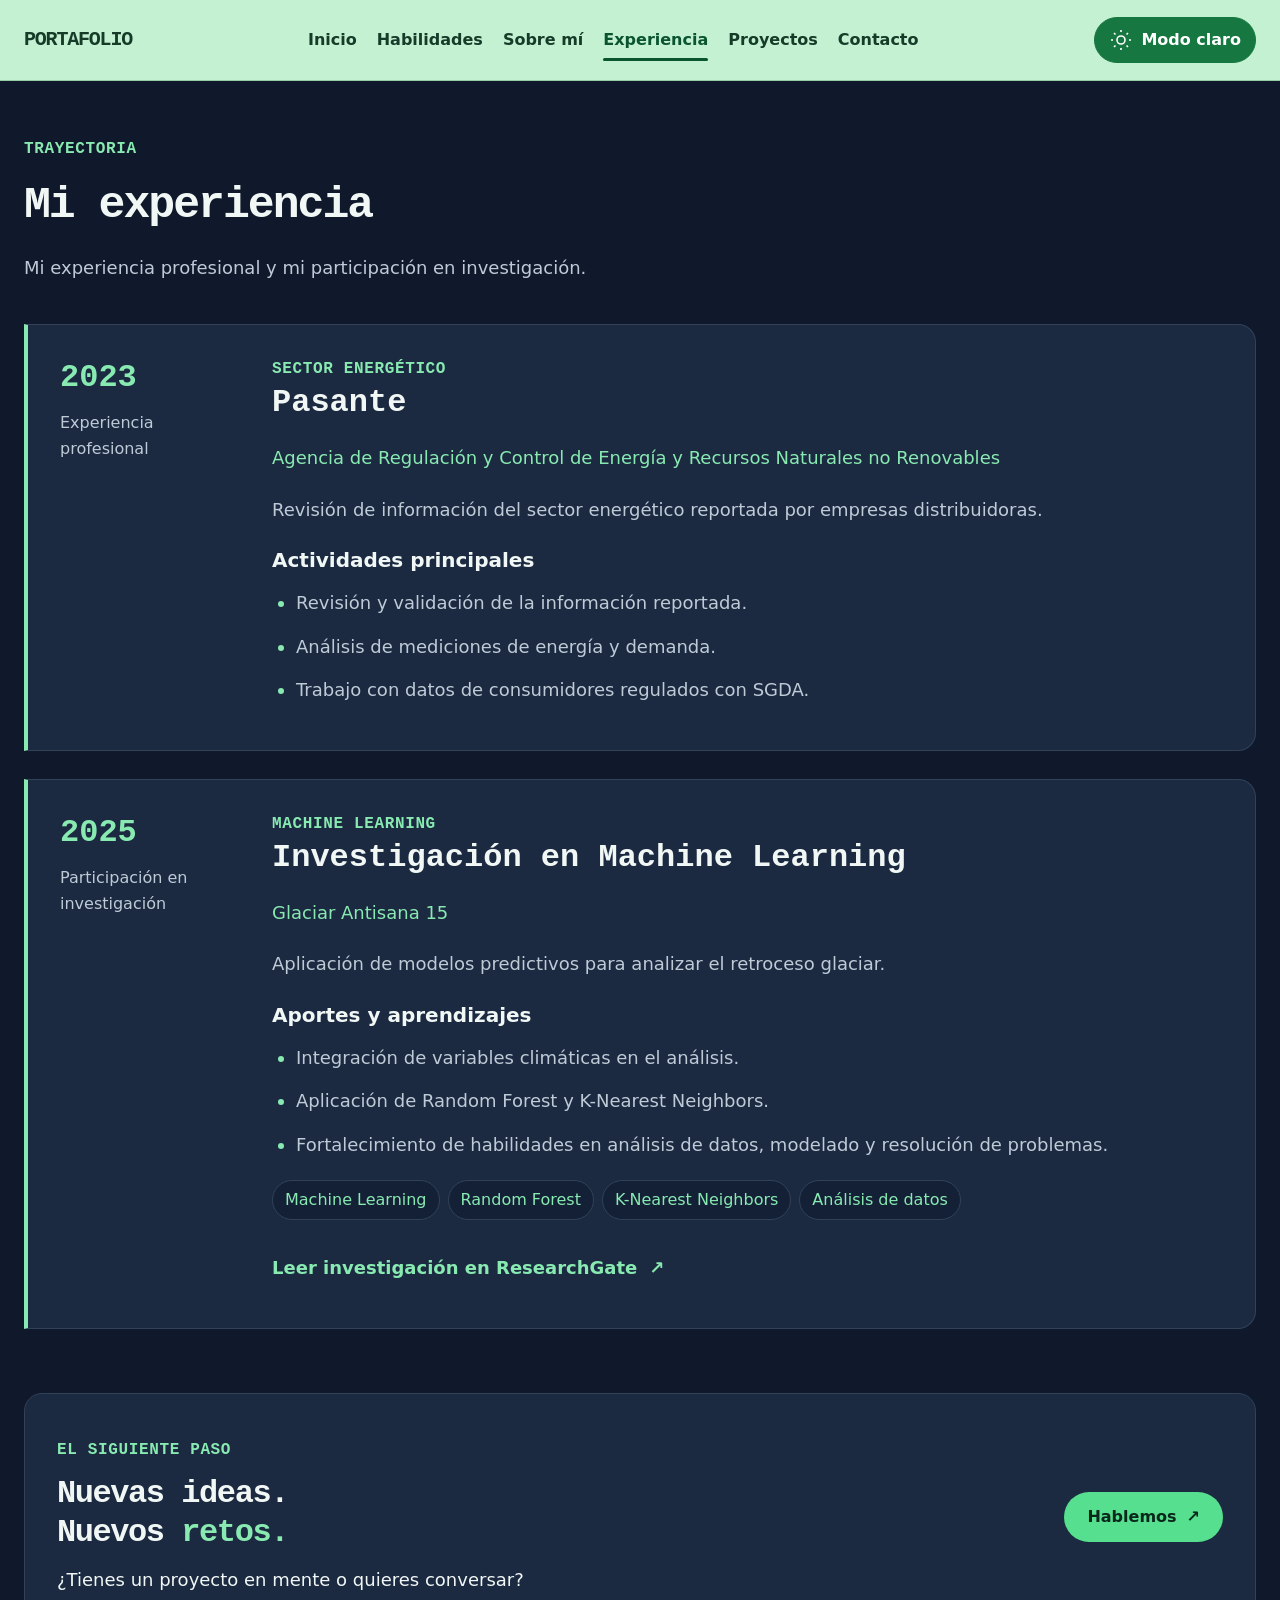
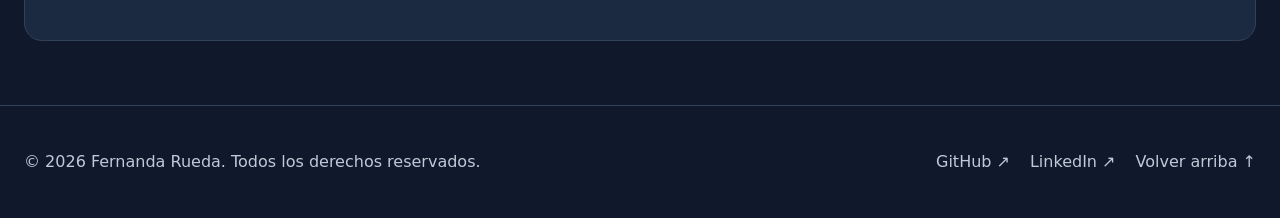
==== commit 707e038f: "actualizar portafolio" ====
--- a/2_experienciaLaboral.html
+++ b/2_experienciaLaboral.html
@@ -6,7 +6,7 @@
     <meta name="description" content="Experiencia profesional y participación en investigación de Fernanda Rueda, estudiante de Ingeniería de Software.">
     <title>Experiencia — Fernanda Rueda</title>
     <link rel="icon" href="favicon.svg" type="image/svg+xml">
-    <meta name="theme-color" content="#dff3e7">
+    <meta name="theme-color" content="#10182b">
     <script src="tema.js"></script>
     <link rel="stylesheet" href="estilos.css">
     <script src="app.js" defer></script>
@@ -15,18 +15,17 @@
     <a class="skip-link" href="#contenido">Saltar al contenido</a>
   <header class="site-header">
     <div class="header-inner">
-      <a class="brand" href="index.html" aria-label="Fernanda Rueda, inicio">FERNANDA<span class="brand-dot">.</span></a>
+      <a class="brand" href="index.html" aria-label="Portafolio de Fernanda Rueda, inicio">PORTAFOLIO</a>
       <nav class="primary-navigation" id="primary-navigation" data-navigation aria-label="Navegación principal">
-        <a href="index.html">Inicio</a>
-        <a href="index.html#sobre-mi">Sobre mí</a>
+        <a href="index.html#inicio" data-home-section="inicio">Inicio</a>
+        <a href="index.html#habilidades" data-home-section="habilidades">Habilidades</a>
+        <a href="index.html#sobre-mi" data-home-section="sobre-mi">Sobre mí</a>
         <a href="2_experienciaLaboral.html" aria-current="page">Experiencia</a>
         <a href="3_portafolio.html">Proyectos</a>
-        <a href="index.html#habilidades">Habilidades</a>
         <a href="4_contactame.html">Contacto</a>
       </nav>
       <div class="header-actions">
-        <button class="theme-toggle" type="button" data-theme-toggle aria-label="Activar modo claro" aria-pressed="true" hidden><svg viewBox="0 0 24 24" fill="none" stroke="currentColor" stroke-width="1.6" aria-hidden="true"><circle cx="12" cy="12" r="4"/><path d="M12 2v2m0 16v2M2 12h2m16 0h2M5 5l1.5 1.5m11 11L19 19M5 19l1.5-1.5m11-11L19 5"/></svg><span class="sr-only" data-theme-label>Modo claro</span></button>
-        <a class="button nav-contact" href="4_contactame.html">Hablemos <span aria-hidden="true">↗</span></a>
+        <button class="theme-toggle" type="button" data-theme-toggle aria-label="Activar modo claro" aria-pressed="true" hidden><svg class="theme-icon-sun" viewBox="0 0 24 24" fill="none" stroke="currentColor" stroke-width="1.6" aria-hidden="true"><circle cx="12" cy="12" r="4"/><path d="M12 2v2m0 16v2M2 12h2m16 0h2M5 5l1.5 1.5m11 11L19 19M5 19l1.5-1.5m11-11L19 5"/></svg><svg class="theme-icon-moon" viewBox="0 0 24 24" fill="none" stroke="currentColor" stroke-width="1.6" aria-hidden="true"><path d="M20.8 13.3A8.8 8.8 0 0 1 10.7 3.2 9 9 0 1 0 20.8 13.3Z"/></svg><span data-theme-label>Modo claro</span></button>
         <button class="menu-toggle" type="button" data-menu-toggle aria-expanded="false" aria-controls="primary-navigation" hidden><span>Menú</span><svg viewBox="0 0 24 24" fill="none" stroke="currentColor" stroke-width="1.6" aria-hidden="true"><path d="M4 6h16M4 12h16M4 18h16"/></svg></button>
       </div>
     </div>
@@ -42,6 +41,22 @@
 
         <section class="section experience-section" aria-label="Experiencia profesional y de investigación">
             <div class="experience-list">
+                <article class="experience-entry" id="pasantia" aria-labelledby="pasantia-titulo">
+                    <div class="experience-year"><time datetime="2023">2023</time><span>Experiencia profesional</span></div>
+                    <div class="experience-content">
+                        <p class="eyebrow">SECTOR ENERGÉTICO</p>
+                        <h2 id="pasantia-titulo">Pasante</h2>
+                        <p class="experience-organization">Agencia de Regulación y Control de Energía y Recursos Naturales no Renovables</p>
+                        <p class="experience-summary">Revisión de información del sector energético reportada por empresas distribuidoras.</p>
+                        <h3>Actividades principales</h3>
+                        <ul class="detail-list">
+                            <li>Revisión y validación de la información reportada.</li>
+                            <li>Análisis de mediciones de energía y demanda.</li>
+                            <li>Trabajo con datos de consumidores regulados con SGDA.</li>
+                        </ul>
+                    </div>
+                </article>
+
                 <article class="experience-entry" id="investigacion" aria-labelledby="investigacion-titulo">
                     <div class="experience-year"><time datetime="2025">2025</time><span>Participación en investigación</span></div>
                     <div class="experience-content">
@@ -59,22 +74,6 @@
                         <a class="text-link" href="https://doi.org/10.13140/RG.2.2.10598.74561" target="_blank" rel="noopener noreferrer">Leer investigación en ResearchGate <span aria-hidden="true">↗</span></a>
                     </div>
                 </article>
-
-                <article class="experience-entry" id="pasantia" aria-labelledby="pasantia-titulo">
-                    <div class="experience-year"><time datetime="2023">2023</time><span>Experiencia profesional</span></div>
-                    <div class="experience-content">
-                        <p class="eyebrow">SECTOR ENERGÉTICO</p>
-                        <h2 id="pasantia-titulo">Pasante</h2>
-                        <p class="experience-organization">Agencia de Regulación y Control de Energía y Recursos Naturales no Renovables</p>
-                        <p class="experience-summary">Revisión de información del sector energético reportada por empresas distribuidoras.</p>
-                        <h3>Actividades principales</h3>
-                        <ul class="detail-list">
-                            <li>Revisión y validación de la información reportada.</li>
-                            <li>Análisis de mediciones de energía y demanda.</li>
-                            <li>Trabajo con datos de consumidores regulados con SGDA.</li>
-                        </ul>
-                    </div>
-                </article>
             </div>
         </section>
 
--- a/estilos.css
+++ b/estilos.css
@@ -1,4 +1,3 @@
-/* Mint, emerald and midnight panels inspired by the user's layout reference. */
 :root {
   color-scheme: dark;
   --page-bg: #dff3e7;
@@ -48,380 +47,124 @@
   --nav-text: #163c29;
   --nav-active: #0b5430;
 }
+
 * { box-sizing: border-box; }
-html { scroll-behavior: smooth; scroll-padding-top: 115px; }
-body { margin: 0; padding: 36px 0 24px; color: var(--text); font: 15px/1.7 var(--sans); background: var(--page-bg) url('img/botanica.svg') repeat; background-size: 440px 620px; }
-h1, h2, h3, h4, p, figure, ul, ol { margin: 0; }
-h1, h2, h3, h4 { line-height: 1.3; }
+html { scroll-behavior: smooth; scroll-padding-top: calc(var(--header-height, 80px) + 24px); }
+body { margin: 0; color: var(--text); background: var(--bg); font: 1.125rem/1.75 var(--sans); }
+h1,h2,h3,h4,p,figure,ul,ol { margin: 0; }
+h1,h2,h3,h4 { line-height: 1.3; overflow-wrap: anywhere; }
 img { display: block; max-width: 100%; height: auto; }
-svg { width: 22px; height: 22px; flex-shrink: 0; }
-a { color: inherit; text-decoration: none; text-underline-offset: 4px; }
-button, input, textarea { font: inherit; }
-button { cursor: pointer; }
+svg { width: 24px; height: 24px; flex-shrink: 0; }
+a { color: inherit; text-decoration: none; text-underline-offset: 5px; }
+button,input,textarea { font: inherit; }
+button,summary { cursor: pointer; }
 [hidden] { display: none !important; }
-:where(a, button, input, textarea, summary):focus-visible { outline: 3px solid var(--focus); outline-offset: 4px; }
-:where(a, button) { transition: color .18s, background-color .18s, border-color .18s, transform .18s; -webkit-tap-highlight-color: transparent; }
+:where(a,button,input,textarea,summary):focus-visible { outline: 3px solid var(--focus); outline-offset: 4px; }
+:where(a,button) { transition: color .18s, background-color .18s, border-color .18s, transform .18s; }
 ::selection { background: var(--button); color: var(--button-text); }
-.container { width: min(1280px, calc(100% - 80px)); margin-inline: auto; }
-main { margin-top: 24px; }
-body:has(.site-header[data-enhanced]) main { margin-top: -88px; }
-.eyebrow { font: 700 10px/1.6 var(--display); letter-spacing: .09em; text-transform: uppercase; color: var(--accent); }
-.section-title { font: 700 clamp(30px, 4vw, 48px)/1.2 var(--display); letter-spacing: -.05em; }
-.section-title em { color: var(--accent); font-style: normal; }
-.text-link { display: inline-flex; align-items: center; gap: 10px; color: var(--accent); font-size: 12px; font-weight: 650; padding-block: 8px; }
-.text-link:hover { text-decoration: underline; }
-.text-link > span[aria-hidden] { font-size: 17px; }
-.button { display: inline-flex; align-items: center; justify-content: center; gap: 12px; min-height: 46px; padding: 11px 22px; border: 1px solid transparent; border-radius: 28px; font-size: 12px; font-weight: 700; line-height: 1.5; text-align: center; }
-.button-primary { background: var(--button); border-color: var(--button); color: var(--button-text); box-shadow: 0 5px 20px #10b85a1c; }
-.button-primary:hover { background: var(--accent-hover); color: var(--button-text); transform: translateY(-2px); }
-:root[data-theme='light'] .button-primary:hover { color: #fff; }
+.container { width: 100%; padding-inline: max(24px, calc((100% - 1240px) / 2)); }
+.sr-only { position: absolute; width: 1px; height: 1px; margin: -1px; padding: 0; overflow: hidden; clip-path: inset(50%); white-space: nowrap; border: 0; }
+.skip-link { position: fixed; top: -100px; left: 16px; z-index: 50; background: var(--nav-bg); color: var(--nav-text); padding: 12px 20px; border-radius: 8px; }
+.skip-link:focus { top: 8px; outline-color: #0b5430; }
+.eyebrow { color: var(--accent); font: 700 1rem/1.6 var(--display); letter-spacing: .04em; text-transform: uppercase; }
+.section-title,.page-intro h1 { font: 700 clamp(2rem, 3.5vw, 3rem)/1.2 var(--display); letter-spacing: -.045em; }
+.section-title em { font-style: normal; color: var(--accent); }
+.text-link { display: inline-flex; align-items: center; gap: 12px; color: var(--accent); font-weight: 650; padding-block: 12px; }
+.text-link:hover,.footer-links a:hover { text-decoration: underline; }
+.button { display: inline-flex; align-items: center; justify-content: center; gap: 10px; min-height: 48px; padding: 12px 22px; border: 1px solid transparent; border-radius: 28px; font-size: 1rem; font-weight: 700; line-height: 1.5; text-align: center; }
+.button-primary { background: var(--button); color: var(--button-text); }
+.button-primary:hover { transform: translateY(-2px); filter: brightness(1.08); }
 .button-secondary { background: transparent; border-color: var(--control-border); color: var(--accent); }
-.button-secondary:hover { border-color: var(--accent); background: var(--card); }
-.sr-only { position: absolute; width: 1px; height: 1px; margin: -1px; padding: 0; overflow: hidden; clip-path: inset(50%); white-space: nowrap; border: 0; }
-.skip-link { position: fixed; top: -90px; left: 20px; z-index: 40; background: #c5f1d3; color: #163c29; padding: 12px 20px; font-weight: 700; border-radius: 12px; }
-.skip-link:focus { top: 10px; }
-
-/* A floating mint navigation bar sits inside the first midnight panel. */
-.site-header { position: sticky; top: 20px; z-index: 20; width: min(1060px, calc(100% - 160px)); margin: 24px auto 0; border: 1px solid #93cca5; border-radius: 18px; background: var(--nav-bg); color: var(--nav-text); box-shadow: 0 8px 25px #061b1812; }
-.header-inner { min-height: 64px; padding: 8px 20px; display: flex; align-items: center; gap: 22px; }
-.brand { font: 800 17px/1.2 var(--display); flex-shrink: 0; letter-spacing: -.06em; padding-block: 10px; }
-.brand-dot { color: #13723e; }
-.primary-navigation { margin-left: auto; display: flex; align-items: center; gap: 17px; }
-.primary-navigation a { position: relative; color: var(--nav-text); font: 700 12px/1.5 var(--display); padding-block: 14px; white-space: nowrap; }
-.primary-navigation a:hover, .primary-navigation a[aria-current] { color: var(--nav-active); }
-.primary-navigation a[aria-current]::after { content: ''; position: absolute; height: 2px; background: var(--nav-active); left: 0; right: 0; bottom: 8px; border-radius: 2px; }
-.header-actions { display: flex; align-items: center; gap: 9px; margin-left: auto; flex-shrink: 0; }
-.theme-toggle, .menu-toggle { display: inline-flex; align-items: center; justify-content: center; gap: 6px; min-width: 40px; min-height: 44px; background: transparent; border: 0; border-radius: 10px; color: var(--nav-text); padding: 7px; font-size: 12px; }
-.theme-toggle svg { width: 18px; height: 18px; }
+.button-secondary:hover { border-color: var(--accent); background: var(--card-deep); }
+.site-header { position: sticky; top: 0; z-index: 20; background: var(--nav-bg); color: var(--nav-text); border-bottom: 1px solid #93cca5; }
+.header-inner { max-width: 1440px; min-height: 80px; padding: 12px 24px; margin-inline: auto; display: flex; align-items: center; gap: 24px; }
+.brand { font: 800 1.25rem/1.2 var(--display); letter-spacing: -.06em; padding-block: 12px; flex-shrink: 0; }
+.primary-navigation { display: flex; align-items: center; gap: 20px; margin-left: auto; }
+.primary-navigation a { position: relative; font-size: 1rem; font-weight: 650; padding-block: 12px; white-space: nowrap; }
+.primary-navigation a:hover,.primary-navigation a[aria-current] { color: var(--nav-active); }
+.primary-navigation a[aria-current]::after { content: ''; position: absolute; bottom: 5px; left: 0; right: 0; height: 3px; border-radius: 3px; background: var(--nav-active); }
+.header-actions { display: flex; align-items: center; gap: 8px; margin-left: auto; }
+.theme-toggle,.menu-toggle { display: inline-flex; align-items: center; justify-content: center; gap: 6px; min-width: 44px; min-height: 44px; padding: 8px; border: 0; border-radius: 8px; background: transparent; color: var(--nav-text); font-size: 1rem; }
 .menu-toggle { display: none; }
-.menu-toggle svg { width: 19px; height: 19px; }
-.theme-toggle:hover, .menu-toggle:hover { background: #143f2912; }
-.site-header :where(a, button):focus-visible { outline-color: #0b5430; }
-.nav-contact { min-height: 38px; padding: 9px 17px; background: #167840; color: #fff; border: 1px solid #167840; font: 700 11px/1.5 var(--display); }
-.nav-contact:hover { background: #0f6032; }
-
-/* Hero: copy at left, the real portrait at right, technologies along the base. */
-.hero-panel { background: var(--bg); border: 1px solid var(--line); border-radius: 30px; overflow: hidden; }
-.hero { min-height: 530px; padding: 138px 80px 46px; display: grid; grid-template-columns: 1.35fr 1fr; align-items: center; gap: 55px; }
-.hero-copy > .eyebrow { margin-bottom: 17px; }
-.hero h1 { font: 800 clamp(32px, 3.4vw, 48px)/1.18 var(--display); letter-spacing: -.06em; }
-.hero-greeting { font-size: .72em; font-weight: 600; letter-spacing: -.03em; }
-.hero-spark { font-size: .65em; color: var(--accent); display: inline-block; padding-left: 9px; vertical-align: middle; }
-.hero-role { color: var(--accent); font: 700 clamp(17px, 1.65vw, 23px)/1.45 var(--display); margin-top: 18px; max-width: 33ch; }
-.typing-caret { padding-left: 3px; opacity: .7; }
-.hero-description { color: var(--muted); max-width: 44ch; font-size: 15px; line-height: 1.8; margin-top: 20px; }
-.hero-actions { display: flex; align-items: center; flex-wrap: wrap; gap: 18px; margin-top: 28px; }
-.social-links { display: flex; gap: 9px; }
-.social-links a { display: inline-flex; align-items: center; justify-content: center; width: 40px; height: 40px; border: 1px solid var(--line); border-radius: 50%; background: var(--card); color: var(--accent); }
-.social-links svg { width: 18px; height: 18px; }
+.theme-toggle { padding-inline: 14px; gap: 8px; border: 1px solid #167840; border-radius: 24px; background: #167840; color: #fff; font-weight: 650; white-space: nowrap; }
+.theme-toggle:hover { background: #0f6032; border-color: #0f6032; }
+.menu-toggle:hover { background: #143f2912; }
+.theme-icon-moon { display: none; }
+:root[data-theme='light'] .theme-icon-sun { display: none; }
+:root[data-theme='light'] .theme-icon-moon { display: block; }
+.site-header :where(a,button):focus-visible { outline-color: #0b5430; }
+.hero-panel { background: var(--bg); }
+.hero { display: grid; grid-template-columns: 1.4fr 1fr; align-items: center; gap: 64px; padding-block: 80px 96px; }
+.hero h1 { margin-top: 20px; font: 800 clamp(2rem, 4vw, 3.5rem)/1.2 var(--display); letter-spacing: -.06em; }
+.hero-greeting { font-size: .7em; font-weight: 600; }
+.hero-spark { color: var(--accent); font-size: .7em; padding-left: 8px; }
+.hero-role { color: var(--accent); font: 700 clamp(1.25rem, 2vw, 1.5rem)/1.5 var(--display); margin-top: 24px; }
+.typing-caret { opacity: .7; padding-left: 4px; }
+.hero-description { color: var(--muted); max-width: 42ch; margin-top: 20px; }
+.hero-actions { display: flex; flex-wrap: wrap; align-items: center; gap: 20px; margin-top: 32px; }
+.social-links { display: flex; gap: 10px; }
+.social-links a { display: inline-flex; align-items: center; justify-content: center; width: 48px; height: 48px; border: 1px solid var(--line); border-radius: 50%; color: var(--accent); background: var(--card); }
 .social-links a:hover { border-color: var(--accent); transform: translateY(-2px); }
-.hero-portrait { width: 280px; max-width: 100%; position: relative; justify-self: center; isolation: isolate; }
-.portrait-halo { position: absolute; inset: -35px -45px 15px; z-index: -1; background: radial-gradient(ellipse, #32d47b38, transparent 70%); }
-.portrait-frame { position: relative; width: 100%; border: 2px solid #67daa0; padding: 7px; border-radius: 150px 150px 40px 40px; background: var(--card); box-shadow: 0 0 30px #31d37924; }
-.portrait-frame img { width: 100%; height: 330px; object-fit: cover; object-position: center 36%; border-radius: 140px 140px 32px 32px; }
-.hero-portrait figcaption { font: 10px/1.5 var(--display); text-align: center; color: var(--muted); margin-top: 17px; }
-.portrait-spark { position: absolute; color: var(--accent); }
-.spark-one { font-size: 42px; top: 20px; right: -26px; }
-.spark-two { font-size: 34px; bottom: 60px; left: -26px; }
-.tech-ribbon { list-style: none; display: flex; justify-content: space-evenly; align-items: center; gap: 20px; padding: 18px 50px; border-top: 1px solid #37614a; background: linear-gradient(100deg, #12282b, #174635 55%, #10302e); color: #e0f9e9; }
-.tech-ribbon li { display: flex; align-items: center; gap: 13px; font: 600 12px/1.5 var(--display); }
-.tech-ribbon li > span { display: inline-flex; align-items: center; justify-content: center; height: 32px; min-width: 32px; font: 600 18px/1 var(--display); color: #88eab1; }
-
-/* Two columns of distinct content panels, matching the reference composition. */
-.panel-grid { display: grid; grid-template-columns: repeat(2, minmax(0, 1fr)); gap: 18px; margin-top: 18px; }
-.portfolio-panel { min-width: 0; padding: 32px; display: flex; flex-direction: column; background: var(--panel); border: 1px solid var(--line); border-radius: 23px; position: relative; isolation: isolate; scroll-margin-top: 110px; }
-.panel-heading { text-align: center; margin-bottom: 26px; }
-.panel-heading .eyebrow { margin-bottom: 9px; font-size: 9px; }
-.panel-heading h2 { color: var(--accent); font: 700 23px/1.3 var(--display); letter-spacing: -.04em; }
-.panel-heading h2 > span { font: 16px/1 var(--sans); padding-inline: 4px; }
-.panel-description { color: var(--muted); font-size: 13px; text-align: center; margin: -12px 0 25px; }
-.panel-bottom-link { margin-top: auto; padding-top: 22px; align-self: flex-start; }
-.about-intro { color: var(--text); font: 700 17px/1.5 var(--display); margin-bottom: 17px; max-width: 29ch; }
-.biography { color: var(--muted); font-size: 14px; line-height: 1.85; position: relative; z-index: 1; }
-.about-values { display: flex; flex-wrap: wrap; gap: 8px; margin-block: 22px 10px; }
-.about-values span { color: var(--accent); padding: 5px 11px; border: 1px solid var(--line); border-radius: 20px; font-size: 11px; }
-.about-panel > .text-link { margin-top: auto; padding-top: 15px; align-self: flex-start; }
-.panel-leaf { position: absolute; bottom: 2px; right: 0; width: 160px; height: 180px; color: var(--accent); opacity: .1; pointer-events: none; z-index: -1; }
-.mini-timeline { list-style: none; padding: 0 0 0 15px; margin: 0; }
-.mini-timeline li { position: relative; border-left: 1px solid var(--line); padding: 0 0 24px 22px; }
-.mini-timeline li:last-child { padding-bottom: 0; }
-.timeline-dot { position: absolute; top: 4px; left: -5px; width: 9px; height: 9px; background: var(--accent); border-radius: 50%; box-shadow: 0 0 12px #61e69c35; }
-.timeline-top { display: flex; flex-wrap: wrap; align-items: center; gap: 10px; margin-bottom: 8px; }
-.timeline-top time { color: var(--accent); font: 700 12px/1.5 var(--display); }
-.timeline-top > span { color: var(--muted); font-size: 10px; }
-.mini-timeline h3 { font: 700 15px/1.5 var(--display); margin-bottom: 6px; }
-.mini-timeline p { color: var(--muted); font-size: 13px; line-height: 1.7; }
-.mini-timeline .timeline-description { margin-top: 8px; font-size: 12px; }
-.mini-timeline .text-link { font-size: 11px; padding-top: 9px; }
-.education-card { background: var(--card); padding: 24px; border-radius: 15px; border: 1px solid var(--line); }
-.education-icon { display: flex; align-items: center; justify-content: center; width: 44px; height: 44px; border-radius: 12px; background: #6ce5a11a; color: var(--accent); margin-bottom: 16px; }
-.education-icon svg { width: 30px; height: 30px; }
-.education-card .eyebrow { font-size: 9px; }
-.education-card h3 { font: 700 18px/1.4 var(--display); margin-block: 9px; }
-.education-card > p:last-child { font-size: 13px; color: var(--muted); }
-.small-heading { font: 600 12px/1.6 var(--display); color: var(--muted); margin-block: 24px 12px; }
-.course-list { list-style: none; padding: 0; display: grid; gap: 10px; }
-.course-list li { display: flex; align-items: center; gap: 14px; padding: 9px 12px; background: var(--card-deep); border-radius: 8px; color: var(--muted); font-size: 12px; }
-.course-list li span { color: var(--accent); font: 11px/1 var(--display); }
-.education-panel > .text-link { margin-top: auto; padding-top: 20px; }
-.mini-project-grid { display: grid; grid-template-columns: repeat(3, minmax(0, 1fr)); gap: 12px; }
-.mini-project { min-width: 0; border-radius: 10px; overflow: hidden; background: var(--card); border: 1px solid var(--line); transition: border-color .18s, transform .18s; }
-.mini-project:hover { border-color: var(--accent); transform: translateY(-3px); }
-.mini-project > img { width: 100%; height: auto; aspect-ratio: 16 / 10; object-fit: contain; background: var(--image-bg); }
-.mini-project > div { padding: 12px 10px; }
-.mini-project h3 { font: 700 12px/1.45 var(--display); overflow-wrap: anywhere; }
-.mini-project p { color: var(--muted); font-size: 10px; line-height: 1.5; margin-top: 7px; }
-.mini-project-link { display: inline-block; color: var(--accent); font-size: 10px; margin-top: 9px; }
-.skill-cards { list-style: none; display: grid; gap: 12px; padding: 0; }
-.skill-cards li { display: flex; align-items: center; gap: 16px; padding: 16px; background: var(--card); border: 1px solid var(--line); border-radius: 12px; }
-.skill-icon { min-width: 40px; height: 40px; display: inline-flex; justify-content: center; align-items: center; background: #79e5a615; color: var(--accent); border-radius: 10px; font: 600 16px/1 var(--display); }
-.skill-cards h3 { font: 700 14px/1.5 var(--display); }
-.skill-cards p { font-size: 12px; color: var(--muted); margin-top: 3px; }
-.contact-shortcuts { display: flex; flex-wrap: wrap; justify-content: center; gap: 8px 20px; margin: -5px 0 14px; }
-.contact-shortcuts a { display: inline-flex; align-items: center; gap: 6px; min-height: 44px; color: var(--accent); font-size: 11px; padding-block: 8px; }
-.contact-shortcuts a:hover { text-decoration: underline; }
-
-/* Interior pages keep the same floating navigation and emerald panel system. */
-.interior-surface { background: var(--panel); border: 1px solid var(--line); border-radius: 28px; padding: 124px 48px 42px; }
-.page-intro { padding-block: 12px 35px; max-width: 800px; }
-.page-intro .eyebrow { margin-bottom: 12px; }
-.page-intro h1 { font: 700 clamp(32px, 4.5vw, 52px)/1.2 var(--display); letter-spacing: -.06em; }
-.page-intro > p:not(.eyebrow) { color: var(--muted); font-size: 16px; max-width: 65ch; margin-top: 18px; }
-.section { padding: 0; }
-.project-filters { display: flex; flex-wrap: wrap; gap: 10px; margin-bottom: 15px; }
-.project-filters button { color: var(--text); background: var(--card); border: 1px solid var(--control-border); border-radius: 22px; min-height: 44px; padding: 8px 18px; font-size: 12px; }
-.project-filters button:hover { border-color: var(--accent); }
-.project-filters button[aria-pressed='true'] { color: var(--button-text); background: var(--button); border-color: var(--button); font-weight: 700; }
-[data-project-status] { color: var(--muted); font-size: 12px; margin-bottom: 25px; min-height: 20px; }
-.project-list { display: grid; grid-template-columns: repeat(2, minmax(0, 1fr)); gap: 22px; }
-.project-entry { display: flex; min-width: 0; flex-direction: column; background: var(--card); border: 1px solid var(--line); border-radius: 18px; overflow: hidden; scroll-margin-top: 112px; }
-.project-media { display: block; background: var(--image-bg); border-bottom: 1px solid var(--line); }
-.project-media img { width: 100%; aspect-ratio: 16 / 9; object-fit: contain; }
-.project-media:hover { opacity: .9; }
-.project-content { padding: 25px; min-width: 0; }
-.project-number { display: block; font: 11px/1.4 var(--display); color: var(--accent); margin-bottom: 12px; }
-.project-category { color: var(--accent); font: 600 9px/1.6 var(--display); text-transform: uppercase; letter-spacing: .03em; margin-bottom: 10px; }
-.project-content h2 { font: 700 clamp(18px, 2vw, 25px)/1.4 var(--display); margin-bottom: 15px; letter-spacing: -.04em; overflow-wrap: anywhere; }
-.project-summary { color: var(--muted); font-size: 14px; }
-.tech-list { list-style: none; padding: 0; display: flex; flex-wrap: wrap; gap: 7px; margin-block: 18px; color: var(--accent); font-size: 10px; }
-.tech-list li { border: 1px solid var(--line); background: var(--card-deep); border-radius: 16px; padding: 4px 10px; }
-.project-details { font-size: 14px; margin-top: 15px; }
-.project-details summary { color: var(--accent); font-size: 12px; font-weight: 600; cursor: pointer; padding-block: 8px; }
-.project-details summary:hover { text-decoration: underline; text-underline-offset: 4px; }
-.project-details[open] summary { margin-bottom: 14px; }
-.project-details > p { color: var(--muted); }
-.project-details img { width: 100%; margin-top: 20px; border-radius: 10px; }
-.project-details .text-link { margin-top: 14px; }
-.filter-empty { padding: 30px; border: 1px solid var(--line); border-radius: 14px; }
-.filter-empty .button { margin-top: 15px; }
-.experience-list { display: grid; gap: 22px; }
-.experience-entry { display: grid; grid-template-columns: 140px 1fr; gap: 30px; padding: 32px; border: 1px solid var(--line); background: var(--card); border-radius: 18px; scroll-margin-top: 115px; }
-.experience-year { font: 700 30px/1.3 var(--display); color: var(--accent); }
-.experience-year > span { display: block; color: var(--muted); font: 12px/1.6 var(--sans); margin-top: 12px; }
-.experience-content { min-width: 0; }
-.experience-content > .eyebrow { margin-bottom: 12px; }
-.experience-content h2 { font: 700 clamp(22px, 2.5vw, 30px)/1.3 var(--display); margin-bottom: 16px; letter-spacing: -.04em; }
-.experience-organization, .experience-entity { color: var(--accent); margin-bottom: 15px; font-size: 16px; }
-.experience-summary, .experience-content > p:not(.eyebrow, .experience-organization, .experience-entity) { color: var(--muted); margin-bottom: 18px; }
-.experience-content h3 { font: 700 14px/1.5 var(--display); margin-block: 20px 12px; }
-.detail-list { padding-left: 20px; color: var(--muted); font-size: 14px; }
-.detail-list li { padding-left: 3px; margin-block: 9px; }
-.detail-list li::marker { color: var(--accent); }
-.contact-banner { margin-top: 18px; background: var(--panel); padding: 40px; border: 1px solid var(--line); border-radius: 22px; display: flex; justify-content: space-between; align-items: center; gap: 35px; }
-.contact-banner .eyebrow { margin-bottom: 12px; }
-.contact-banner .section-title { font-size: clamp(24px, 3vw, 36px); }
-.contact-banner p:not(.eyebrow) { color: var(--muted); font-size: 14px; margin-top: 12px; }
-
-/* One validation form per page. All original fields and useful instructions remain. */
-.contact-layout { display: grid; grid-template-columns: .7fr 1.3fr; gap: 36px; align-items: start; }
-.contact-channels { display: grid; gap: 14px; }
-.contact-channel { display: block; background: var(--card); border: 1px solid var(--line); border-radius: 14px; padding: 22px; }
-.contact-channel:hover { border-color: var(--accent); }
-.contact-channel h2 { font: 700 20px/1.3 var(--display); margin-bottom: 12px; }
-.contact-channel p { font-size: 13px; color: var(--muted); margin-bottom: 10px; }
-.contact-channel > span { color: var(--accent); font-size: 11px; }
-.contact-form-panel { padding: 28px; background: var(--card); border: 1px solid var(--line); border-radius: 16px; }
-.contact-form-panel > h2, .contact-form-panel > h3 { font: 700 21px/1.4 var(--display); margin-bottom: 16px; letter-spacing: -.04em; }
-.contact-form-panel > p { margin-bottom: 12px; }
-.form-grid { display: grid; grid-template-columns: repeat(2, minmax(0, 1fr)); gap: 20px 16px; margin-top: 23px; }
-.form-field { min-width: 0; }
-.form-field-full, .form-field:has(textarea), .form-field:has(#celular) { grid-column: 1 / -1; }
-.form-field label { display: block; font-size: 12px; font-weight: 600; margin-bottom: 7px; }
-.form-field input, .form-field textarea { width: 100%; border: 1px solid var(--control-border); border-radius: 9px; padding: 11px 13px; color: var(--text); background: var(--card-deep); font-size: 16px; min-height: 46px; }
-.form-field textarea { resize: vertical; min-height: 100px; }
-.form-field :is(input, textarea)::placeholder { color: var(--muted); opacity: 1; }
-.form-field [aria-invalid='true'] { border: 2px solid var(--error); }
-.field-help { color: var(--muted); font-size: 11px; line-height: 1.75; margin-top: 7px; }
-.field-error { color: var(--error); font-size: 12px; margin-top: 6px; }
-.form-actions { display: flex; flex-wrap: wrap; gap: 10px; margin-top: 22px; }
-.form-status { font-size: 13px; margin-top: 18px; }
-.form-status:empty { margin-top: 0; }
-.form-status ul { padding-left: 20px; margin-top: 10px; }
-.form-status a { text-decoration: underline; padding-block: 5px; display: inline-block; }
-.form-status[data-state='error'] { color: var(--error); }
-.form-status[data-state='success'] { color: var(--success); }
-.reset-confirmation { border-top: 1px solid var(--control-border); padding-top: 18px; margin-top: 18px; font-size: 13px; }
-.reset-confirmation .button { font-size: 11px; min-height: 44px; padding: 9px 16px; }
-.home-contact-panel .contact-form-panel { background: transparent; padding: 0; border: 0; border-radius: 0; }
-.home-contact-panel .contact-form-panel > h3 { font-size: 15px; margin-bottom: 10px; }
-.home-contact-panel .form-grid { gap: 16px; margin-top: 18px; }
-.home-contact-panel .form-field input { min-height: 44px; }
-.home-contact-panel .form-field textarea { min-height: 95px; }
-.home-contact-panel .form-actions { margin-top: 18px; }
-
-/* The footer belongs to the same collection of midnight cards. */
-.site-footer { margin-top: 18px; border: 1px solid var(--line); border-radius: 18px; background: var(--panel); color: var(--muted); }
-.footer-inner { padding: 20px 28px; min-height: 80px; display: flex; align-items: center; justify-content: space-between; gap: 25px; font-size: 11px; }
-.footer-links { display: flex; flex-wrap: wrap; gap: 8px 20px; }
-.footer-links a { display: inline-block; padding-block: 8px; }
-.footer-links a:hover { color: var(--accent); text-decoration: underline; }
-
-@media (max-width: 1180px) {
-  .container { width: calc(100% - 56px); }
-  .site-header { width: calc(100% - 112px); }
-  .header-inner { gap: 15px; padding-inline: 17px; }
-  .primary-navigation { gap: 13px; }
-  .primary-navigation a { font-size: 11px; }
-  .nav-contact { padding-inline: 13px; }
-  .header-actions { gap: 5px; }
-  .hero { padding-inline: 55px; gap: 35px; }
-  .hero-portrait { width: 250px; }
-  .portrait-frame img { height: 300px; }
-  .portfolio-panel { padding: 27px; }
-  .mini-project-grid { grid-template-columns: repeat(2, minmax(0, 1fr)); }
-  .interior-surface { padding-inline: 36px; }
+.hero-portrait { width: min(100%, 330px); justify-self: center; position: relative; }
+.portrait-frame { border: 2px solid #67daa0; padding: 8px; border-radius: 160px 160px 40px 40px; background: var(--card); }
+.portrait-frame img { width: 100%; aspect-ratio: 4 / 5; object-fit: cover; object-position: center 36%; border-radius: 150px 150px 32px 32px; }
+.hero-portrait figcaption { color: var(--muted); font-size: 1rem; text-align: center; margin-top: 18px; }
+.portrait-spark { position: absolute; color: var(--accent); font-size: 2rem; }
+.spark-one { top: 20px; right: 0; }.spark-two { bottom: 65px; left: 0; }
+.home-section { padding-block: 80px; border-top: 1px solid var(--line); }
+.section-heading { max-width: 800px; margin-bottom: 36px; }
+.section-heading h2 { margin-top: 12px; }.section-heading > p:last-child:not(.eyebrow) { color: var(--muted); margin-top: 20px; }
+.skills-grid { list-style: none; padding: 0; display: grid; grid-template-columns: repeat(5,minmax(0,1fr)); gap: 18px; }
+.skills-grid li { min-width: 0; }
+.skill-card { display: flex; flex-direction: column; align-items: center; text-align: center; height: 100%; padding: 24px 20px; border: 1px solid var(--line); border-radius: 18px; background: var(--card); }
+.skill-card:hover,.skill-card:focus-visible,.contact-channel:hover { border-color: var(--accent); transform: translateY(-3px); }
+.logo-surface { display: inline-flex; align-items: center; justify-content: center; width: 88px; height: 88px; padding: 12px; border-radius: 16px; background: #f5fbf7; }
+.logo-surface img { width: 64px; height: 64px; object-fit: contain; }
+.skill-card h3 { font-size: 1.25rem; margin-block: 20px 0; }
+.about-layout,.standalone-education { display: grid; grid-template-columns: 1.4fr 1fr; gap: 48px; align-items: start; }
+.biography { color: var(--muted); max-width: 70ch; }
+.about-values { display: flex; flex-wrap: wrap; gap: 10px; margin-block: 24px 12px; }
+.about-values span,.tech-list li { padding: 5px 12px; border: 1px solid var(--line); border-radius: 22px; color: var(--accent); font-size: 1rem; background: var(--card-deep); }
+.education-card { padding: 28px; border: 1px solid var(--line); background: var(--card); border-radius: 18px; }
+.education-card h2,.education-card h3 { font: 700 1.5rem/1.4 var(--display); margin-block: 14px; }
+.education-card > p:not(.eyebrow) { color: var(--muted); }
+.education-icon { color: var(--accent); }.education-icon svg { width: 48px; height: 48px; }
+.small-heading { font-size: 1.5rem; margin-bottom: 20px; }
+.course-list { list-style: none; padding: 0; }.course-list li { display: flex; gap: 16px; border-bottom: 1px solid var(--line); padding-block: 18px; }.course-list span { color: var(--accent); }
+.interior-surface { padding-block: 56px 64px; }
+.page-intro { max-width: 850px; padding-bottom: 40px; }.page-intro .eyebrow { margin-bottom: 16px; }.page-intro > p:not(.eyebrow) { color: var(--muted); margin-top: 20px; }
+.project-filters { display: flex; flex-wrap: wrap; gap: 10px; margin-bottom: 16px; }
+.project-filters button { color: var(--text); background: var(--card); border: 1px solid var(--control-border); border-radius: 24px; min-height: 46px; padding: 8px 18px; font-size: 1rem; }
+.project-filters button:hover { border-color: var(--accent); }.project-filters button[aria-pressed='true'] { color: var(--button-text); background: var(--button); border-color: var(--button); }
+[data-project-status] { color: var(--muted); margin-bottom: 28px; font-size: 1rem; }
+.project-list { display: grid; grid-template-columns: repeat(2,minmax(0,1fr)); gap: 28px; }
+.project-entry { display: flex; flex-direction: column; min-width: 0; background: var(--card); border: 1px solid var(--line); border-radius: 18px; overflow: hidden; }
+.project-media { display: block; background: var(--image-bg); }.project-media img { width: 100%; aspect-ratio: 16/9; object-fit: contain; }.project-media:hover { opacity: .9; }
+.project-content { padding: 28px; min-width: 0; }.project-number,.project-category { display: block; color: var(--accent); font-size: 1rem; margin-bottom: 12px; }
+.project-content h2 { font: 700 clamp(1.4rem,2.3vw,1.8rem)/1.4 var(--display); margin-bottom: 16px; }
+.project-summary,.project-details > p { color: var(--muted); }.tech-list { list-style: none; padding: 0; display: flex; flex-wrap: wrap; gap: 8px; margin-block: 20px; }
+.project-details { margin-top: 18px; }.project-details summary { color: var(--accent); font-size: 1rem; font-weight: 650; padding-block: 12px; }.project-details summary:hover { text-decoration: underline; }.project-details[open] summary { margin-bottom: 16px; }.project-details img { margin-top: 24px; border-radius: 8px; }
+.filter-empty { padding: 28px; border: 1px solid var(--line); border-radius: 16px; }
+.experience-list { display: grid; gap: 28px; }.experience-entry { display: grid; grid-template-columns: 180px minmax(0,1fr); gap: 32px; border: 1px solid var(--line); border-left: 4px solid var(--accent); border-radius: 0 18px 18px 0; padding: 32px; background: var(--card); }
+.experience-year { color: var(--accent); font: 700 2rem/1.3 var(--display); }.experience-year > span { display: block; font: 1rem/1.6 var(--sans); color: var(--muted); margin-top: 12px; }
+.experience-content h2 { font: 700 clamp(1.5rem,2.5vw,2rem)/1.3 var(--display); margin-bottom: 18px; }.experience-organization,.experience-entity { color: var(--accent); margin-bottom: 20px; }.experience-summary { color: var(--muted); margin-bottom: 20px; }.experience-content h3 { font-size: 1.25rem; margin-block: 22px 14px; }.detail-list { color: var(--muted); padding-left: 24px; }.detail-list li { margin-block: 12px; }.detail-list li::marker { color: var(--accent); }
+.contact-banner { display: flex; align-items: center; justify-content: space-between; gap: 28px; padding: 32px; margin-block: 0 64px; border: 1px solid var(--line); border-radius: 18px; background: var(--card); }.contact-banner .section-title { font-size: 2rem; }.contact-banner p { margin-block: 12px; }
+.contact-layout { display: grid; grid-template-columns: .7fr 1.3fr; gap: 32px; align-items: start; }.contact-channels { display: grid; gap: 20px; }
+.contact-channel { display: block; padding: 24px; border: 1px solid var(--line); border-radius: 16px; background: var(--card); }.contact-logo { display: inline-flex; align-items: center; justify-content: center; width: 64px; height: 64px; margin-bottom: 18px; background: transparent; color: var(--accent); }.contact-logo svg { width: 48px; height: 48px; }.contact-channel p { color: var(--muted); margin-bottom: 12px; }.contact-channel > span:last-child { color: var(--accent); font-size: 1rem; }
+.contact-form-panel { min-width: 0; padding: 32px; background: var(--card); border: 1px solid var(--line); border-radius: 18px; }.contact-form-panel > h2 { font: 700 1.5rem/1.4 var(--display); margin-bottom: 20px; }.contact-form-panel > p { margin-bottom: 14px; }
+.form-grid { display: grid; grid-template-columns: repeat(2,minmax(0,1fr)); gap: 24px 20px; margin-top: 28px; }.form-field { min-width: 0; }.form-field-full,.form-field:has(textarea),.form-field:has(#celular) { grid-column: 1/-1; }.form-field label { display: block; font-size: 1rem; font-weight: 650; margin-bottom: 8px; }
+.form-field input,.form-field textarea { width: 100%; min-height: 48px; border: 1px solid var(--control-border); border-radius: 8px; padding: 12px; background: var(--card-deep); color: var(--text); font-size: 1rem; }.form-field textarea { resize: vertical; }.form-field :is(input,textarea)::placeholder { color: var(--muted); opacity: 1; }.form-field [aria-invalid='true'] { border: 2px solid var(--error); }
+.field-help { color: var(--muted); font-size: 1rem; line-height: 1.7; margin-top: 8px; }.field-error { color: var(--error); font-size: 1rem; margin-top: 8px; }.form-actions { display: flex; flex-wrap: wrap; gap: 12px; margin-top: 24px; }.form-status { margin-top: 20px; }.form-status:empty { margin-top: 0; }.form-status ul { padding-left: 24px; }.form-status a { display: inline-block; text-decoration: underline; padding-block: 8px; }.form-status[data-state='error'] { color: var(--error); }.form-status[data-state='success'] { color: var(--success); }.reset-confirmation { padding-top: 20px; margin-top: 24px; border-top: 1px solid var(--control-border); }
+.site-footer { border-top: 1px solid var(--line); color: var(--muted); }.footer-inner { display: flex; align-items: center; justify-content: space-between; gap: 28px; padding-block: 32px; font-size: 1rem; }.footer-links { display: flex; flex-wrap: wrap; gap: 10px 20px; }.footer-links a { display: inline-block; padding-block: 10px; }
+@media(max-width:1200px) { .header-inner { gap: 16px; }.primary-navigation { gap: 12px; }.skills-grid { grid-template-columns: repeat(3,minmax(0,1fr)); } }
+@media(max-width:1000px) {
+.header-inner { flex-wrap: wrap; min-height: 76px; }.header-actions { margin-left: auto; }.primary-navigation { order: 3; width: 100%; flex-wrap: wrap; margin: 0; gap: 8px 24px; padding-bottom: 16px; }
+.site-header[data-enhanced] .menu-toggle { display: inline-flex; }.site-header[data-enhanced] .primary-navigation { display: none; position: absolute; top: 100%; left: 0; padding: 20px 24px; background: var(--nav-bg); box-shadow: 0 14px 24px #0003; max-height: calc(100dvh - var(--header-height,76px)); overflow-y: auto; }.site-header[data-menu-open='true'] .primary-navigation { display: flex; }
+.hero { gap: 32px; padding-block: 56px 64px; }.hero-portrait { width: 260px; }.hero h1 { font-size: 2.5rem; }.about-layout,.standalone-education { grid-template-columns: 1fr; gap: 28px; }.contact-layout { grid-template-columns: 1fr; }.contact-channels { grid-template-columns: repeat(3,minmax(0,1fr)); }.contact-channel { padding: 20px; }.footer-inner { flex-direction: column; align-items: flex-start; gap: 12px; }
 }
-@media (max-width: 1000px) {
-  .panel-grid { grid-template-columns: 1fr; }
-  .portfolio-panel { padding: 34px; }
-  .mini-project-grid { grid-template-columns: repeat(3, minmax(0, 1fr)); }
-  .mini-project h3 { font-size: 14px; }
-  .mini-project p, .mini-project-link { font-size: 11px; }
-  .mini-project > img { max-height: 150px; }
-  .panel-bottom-link { margin-top: 12px; }
-  .about-panel > .text-link, .education-panel > .text-link { margin-top: 8px; }
-  .contact-layout { grid-template-columns: 1fr; }
-  .contact-channels { grid-template-columns: repeat(3, minmax(0, 1fr)); }
-  .contact-channel { padding: 20px; }
-  .contact-channel h2 { font-size: 18px; }
+@media(max-width:700px) {
+body { font-size: 1rem; }.container { padding-inline: 20px; }.header-inner { padding: 10px 16px; gap: 8px; }.brand { font-size: 1.125rem; }.header-actions { gap: 4px; }.menu-toggle { padding-inline: 6px; }.menu-toggle svg { display: none; }.theme-toggle svg { width: 22px; }
+.hero { grid-template-columns: 1fr; padding-block: 44px 56px; gap: 40px; }.hero h1 { font-size: clamp(2rem,9vw,2.75rem); }.hero-role { font-size: 1.25rem; }.hero-portrait { width: 260px; }.hero-actions { gap: 16px; }.home-section { padding-block: 56px; }.skills-grid { grid-template-columns: repeat(2,minmax(0,1fr)); gap: 12px; }.skill-card { padding: 20px 14px; }.skill-card h3 { font-size: 1.125rem; }.logo-surface { width: 76px; height: 76px; }.logo-surface img { width: 52px; height: 52px; }.education-card { padding: 24px; }.interior-surface { padding-block: 40px 48px; }.project-list { grid-template-columns: 1fr; }.project-content { padding: 24px 20px; }.experience-entry { grid-template-columns: 1fr; gap: 24px; padding: 24px 20px; }.experience-year > span { margin-top: 8px; }.contact-channels { grid-template-columns: 1fr; }.contact-form-panel { padding: 24px 20px; }.form-grid { grid-template-columns: 1fr; }.contact-banner { flex-direction: column; align-items: flex-start; padding: 24px; }.contact-banner .section-title { font-size: 1.75rem; }
 }
-@media (max-width: 1000px) {
-  .site-header { border-radius: 16px; }
-  .header-inner { flex-wrap: wrap; gap: 0 16px; min-height: 64px; }
-  .brand { font-size: 18px; }
-  .header-actions { margin-left: auto; }
-  .nav-contact { display: none; }
-  .primary-navigation { order: 3; width: 100%; margin: 0; justify-content: flex-start; flex-wrap: wrap; gap: 6px 22px; padding-block: 10px; }
-  .primary-navigation a { font-size: 12px; }
-  .site-header[data-enhanced] .menu-toggle { display: inline-flex; }
-  .site-header[data-enhanced] .primary-navigation { display: none; position: absolute; top: calc(100% + 8px); left: 0; width: 100%; padding: 16px 22px; border: 1px solid #93cca5; border-radius: 15px; background: var(--nav-bg); box-shadow: 0 10px 25px #071e2924; }
-  .site-header[data-menu-open='true'] .primary-navigation { display: flex; }
-  .hero { grid-template-columns: 1.1fr 1fr; padding-inline: 40px; gap: 30px; min-height: 510px; }
-  .hero h1 { font-size: 34px; }
-  .hero-role { font-size: 17px; }
-  .hero-description { font-size: 14px; }
-  .hero-portrait { width: 210px; }
-  .portrait-frame img { height: 270px; }
-  .tech-ribbon { gap: 10px; padding-inline: 25px; }
-  .tech-ribbon li { gap: 8px; font-size: 10px; }
-  .tech-ribbon li > span { font-size: 15px; min-width: 26px; }
-  .project-list { grid-template-columns: 1fr; }
-  .experience-entry { grid-template-columns: 110px 1fr; gap: 25px; padding: 26px; }
-  .footer-inner { flex-direction: column; align-items: flex-start; gap: 8px; }
-}
-@media (max-width: 600px) {
-  body { padding-block: 16px; background-size: 300px 440px; }
-  html { scroll-padding-top: 98px; }
-  .container { width: calc(100% - 28px); }
-  .site-header { width: calc(100% - 56px); margin-top: 16px; top: 12px; border-radius: 14px; }
-  .header-inner { min-height: 64px; padding-inline: 14px; gap: 0 6px; }
-  .brand { font-size: 16px; }
-  .header-actions { gap: 0; }
-  .theme-toggle { min-width: 32px; padding: 5px; }
-  .menu-toggle { min-width: 53px; padding-inline: 4px; font-size: 11px; gap: 4px; }
-  .menu-toggle svg { width: 17px; }
-  body:has(.site-header[data-enhanced]) main { margin-top: -80px; }
-  .hero-panel { border-radius: 22px; }
-  .hero { grid-template-columns: 1fr; gap: 30px; padding: 124px 24px 28px; min-height: auto; }
-  .hero-copy > .eyebrow { font-size: 9px; margin-bottom: 16px; }
-  .hero h1 { font-size: clamp(28px, 8vw, 40px); }
-  .hero-role { max-width: 30ch; font-size: 16px; margin-top: 17px; }
-  .hero-description { font-size: 14px; margin-top: 17px; }
-  .hero-actions { gap: 12px; margin-top: 23px; }
-  .button { padding: 10px 18px; min-height: 44px; font-size: 11px; }
-  .social-links { gap: 7px; }
-  .social-links a { width: 36px; height: 36px; }
-  .hero-portrait { width: 200px; margin-top: 5px; }
-  .portrait-frame img { height: 250px; }
-  .hero-portrait figcaption { font-size: 9px; margin-top: 13px; }
-  .spark-one { right: -20px; }
-  .spark-two { left: -20px; }
-  .tech-ribbon { justify-content: center; flex-wrap: wrap; gap: 10px 19px; padding: 15px 16px; }
-  .tech-ribbon li { gap: 7px; font-size: 11px; }
-  .tech-ribbon li > span { font-size: 14px; width: 26px; height: 26px; }
-  .panel-grid { gap: 14px; margin-top: 14px; }
-  .portfolio-panel { padding: 26px 22px; border-radius: 20px; }
-  .panel-heading { margin-bottom: 23px; }
-  .panel-heading h2 { font-size: 21px; }
-  .panel-heading .eyebrow { font-size: 8px; }
-  .about-intro { font-size: 16px; }
-  .biography { font-size: 14px; }
-  .mini-timeline { padding-left: 6px; }
-  .mini-timeline li { padding-left: 18px; }
-  .mini-timeline h3 { font-size: 14px; }
-  .timeline-top > span { font-size: 9px; }
-  .education-card { padding: 20px; }
-  .education-card h3 { font-size: 17px; }
-  .course-list li { padding-inline: 10px; font-size: 11px; gap: 10px; }
-  .mini-project-grid { grid-template-columns: repeat(2, minmax(0, 1fr)); gap: 10px; }
-  .mini-project h3 { font-size: 12px; }
-  .mini-project p, .mini-project-link { font-size: 10px; }
-  .mini-project > div { padding: 11px 9px; }
-  .mini-project > img { aspect-ratio: 16 / 11; }
-  .skill-cards li { padding: 14px 12px; gap: 12px; }
-  .skill-cards p { font-size: 11px; }
-  .skill-icon { min-width: 36px; height: 36px; font-size: 14px; }
-  .home-contact-panel .form-grid { grid-template-columns: 1fr; }
-  .home-contact-panel .contact-shortcuts { gap: 8px 16px; }
-  .interior-surface { padding: 112px 22px 28px; border-radius: 22px; }
-  .page-intro { padding-block: 7px 30px; }
-  .page-intro h1 { font-size: 34px; }
-  .page-intro > p:not(.eyebrow) { font-size: 14px; }
-  .project-filters { gap: 8px; }
-  .project-filters button { font-size: 11px; padding-inline: 13px; }
-  .project-content { padding: 22px 18px; }
-  .project-content h2 { font-size: 21px; }
-  .project-summary, .project-details { font-size: 13px; }
-  .project-category { font-size: 8px; }
-  .project-list { gap: 18px; }
-  .project-details summary { font-size: 11px; }
-  .experience-entry { grid-template-columns: 1fr; padding: 22px; gap: 18px; }
-  .experience-year { font-size: 26px; }
-  .experience-year > span { display: inline; font-size: 10px; margin-left: 12px; }
-  .experience-content h2 { font-size: 22px; }
-  .experience-organization, .experience-entity { font-size: 14px; }
-  .experience-summary, .detail-list { font-size: 13px; }
-  .contact-channels { grid-template-columns: 1fr; }
-  .contact-form-panel { padding: 22px 18px; }
-  .contact-form-panel > h2 { font-size: 20px; }
-  .form-grid { grid-template-columns: 1fr; }
-  .contact-banner { padding: 30px 24px; flex-direction: column; align-items: flex-start; gap: 20px; }
-  .contact-banner .section-title { font-size: 24px; }
-  .site-footer { margin-top: 14px; }
-  .footer-inner { padding: 20px; font-size: 10px; }
-  .footer-links { gap: 8px 18px; }
-}
-@media (max-width: 359px) {
-  .brand { font-size: 14px; }
-  .header-inner { padding-inline: 10px; }
-  .hero { padding-inline: 20px; }
-  .hero-actions { gap: 10px; }
-  .hero-actions .button { padding-inline: 13px; }
-  .social-links a { width: 32px; height: 36px; }
-  .portfolio-panel { padding-inline: 18px; }
-  .panel-heading h2 { font-size: 19px; }
-}
-@media (prefers-reduced-motion: reduce) {
-  html { scroll-behavior: auto; }
-  *, *::before, *::after { animation: none !important; transition: none !important; }
-}
+@media(max-width:380px) { .header-inner { padding-inline: 12px; }.brand { font-size: 1rem; }.header-actions { gap: 0; }.menu-toggle { font-size: 1rem; }.container { padding-inline: 16px; } }
+@media(prefers-reduced-motion:reduce) { html { scroll-behavior: auto; } *,*::before,*::after { animation: none !important; transition: none !important; } }
